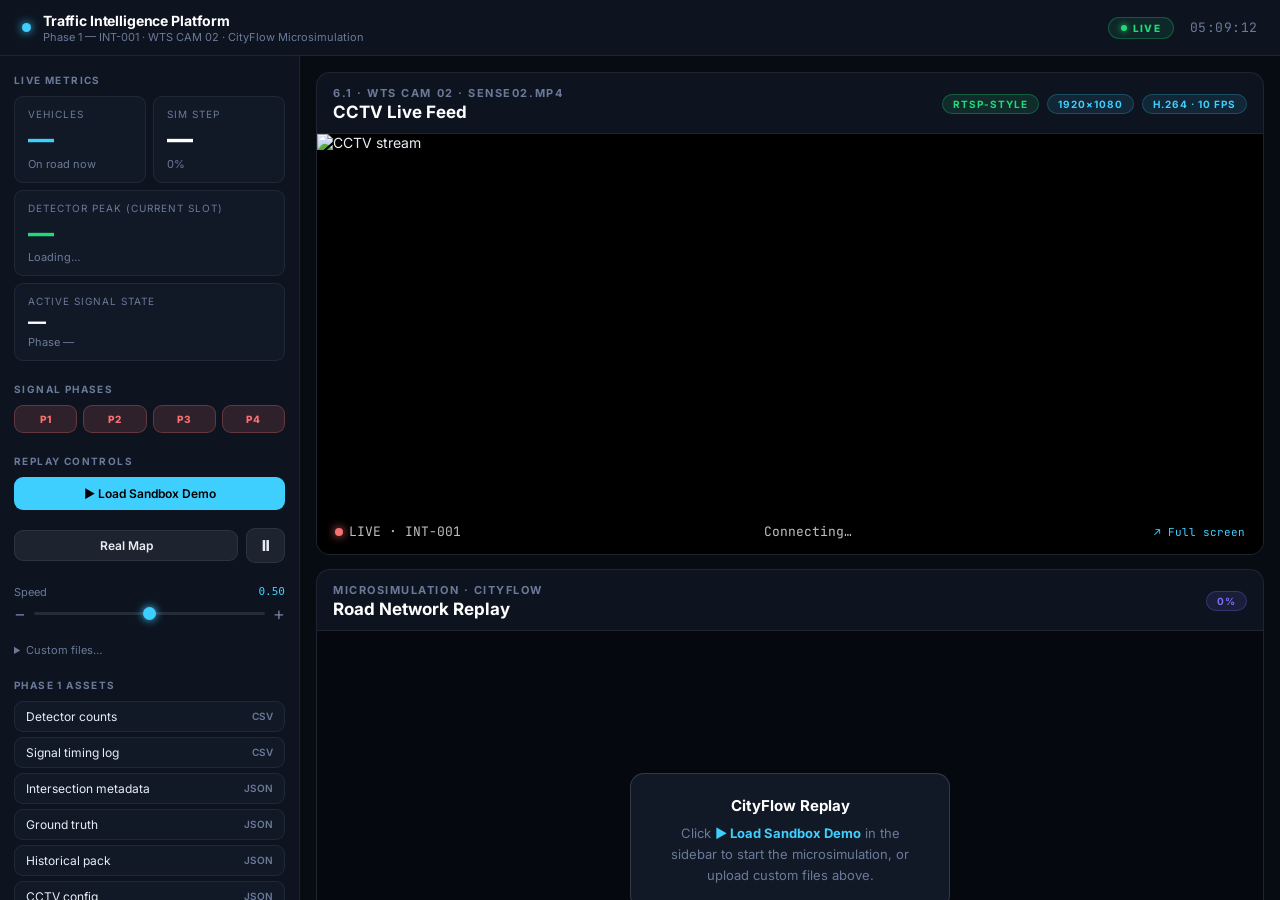
==== CityFlow/frontend/index.html @ 359a5e3d "data dashbord" ====
<!DOCTYPE html>
<html lang="en">
<head>
  <meta charset="utf-8" />
  <meta name="viewport" content="width=device-width, initial-scale=1" />
  <title>Traffic Intelligence Platform — Phase 1</title>
  <link rel="preconnect" href="https://fonts.googleapis.com" />
  <link rel="preconnect" href="https://fonts.gstatic.com" crossorigin />
  <link href="https://fonts.googleapis.com/css2?family=Inter:wght@300;400;500;600;700;800&family=JetBrains+Mono:wght@400;600&display=swap" rel="stylesheet" />
  <script src="https://cdn.jsdelivr.net/npm/chart.js@4.4.2/dist/chart.umd.min.js"></script>
  <script src="https://cdnjs.cloudflare.com/ajax/libs/pixi.js/4.8.2/pixi.min.js"></script>
  <script src="https://cdn.jsdelivr.net/npm/pixi-viewport@4.2.3/dist/viewport.min.js"></script>
  <link rel="stylesheet" href="spinner.css" />
  <link rel="stylesheet" href="dashboard.css" />
</head>
<body>
<div class="shell">

  <header class="topbar">
    <div class="topbar-left">
      <div class="logo-dot"></div>
      <div>
        <div class="topbar-title">Traffic Intelligence Platform</div>
        <div class="topbar-sub">Phase 1 — INT-001 · WTS CAM 02 · CityFlow Microsimulation</div>
      </div>
    </div>
    <div class="topbar-right">
      <div class="badge-live">Live</div>
      <div id="clock">--:--:--</div>
    </div>
  </header>

  <aside class="sidebar">
    <div class="sidebar-section">
      <div class="sidebar-label">Live Metrics</div>
      <div class="kpi-grid">
        <div class="kpi-card">
          <div class="kpi-label">Vehicles</div>
          <div class="kpi-value accent" id="car-num">—</div>
          <div class="kpi-sub">On road now</div>
        </div>
        <div class="kpi-card">
          <div class="kpi-label">Sim Step</div>
          <div class="kpi-value" id="current-step-num">—</div>
          <div class="kpi-sub" id="progress-percentage">0%</div>
        </div>
        <div class="kpi-card full">
          <div class="kpi-label">Detector Peak (current slot)</div>
          <div class="kpi-value green" id="kpi-peak-det">—</div>
          <div class="kpi-sub" id="kpi-peak-lane">Loading…</div>
        </div>
        <div class="kpi-card full">
          <div class="kpi-label">Active Signal State</div>
          <div class="kpi-value" id="kpi-signal" style="font-size:18px;">—</div>
          <div class="kpi-sub" id="kpi-phase">Phase —</div>
        </div>
      </div>
    </div>

    <div class="sidebar-section">
      <div class="sidebar-label">Signal Phases</div>
      <div class="signal-bar">
        <div class="phase-pill phase-red" id="ph1">P1</div>
        <div class="phase-pill phase-red" id="ph2">P2</div>
        <div class="phase-pill phase-red" id="ph3">P3</div>
        <div class="phase-pill phase-red" id="ph4">P4</div>
      </div>
    </div>

    <div class="sidebar-section">
      <div class="sidebar-label">Replay Controls</div>
      <button class="btn btn-primary btn-block" id="load-demo-btn">▶ Load Sandbox Demo</button>
      <div class="ctrl-row" style="margin-top:8px">
        <button class="btn btn-ghost" style="flex:1" id="load-realmap-btn">Real Map</button>
        <button class="btn btn-icon" id="pause">⏸</button>
      </div>
      <div style="margin-top:12px">
        <div style="display:flex;justify-content:space-between;font-size:11px;color:var(--muted);margin-bottom:6px">
          <span>Speed</span><span id="replay-speed" style="color:var(--accent);font-family:monospace">0.50</span>
        </div>
        <div style="display:flex;align-items:center;gap:8px">
          <span id="slow-btn" class="ctrl-icon">−</span>
          <input type="range" id="replay-control" style="flex:1">
          <span id="fast-btn" class="ctrl-icon">+</span>
        </div>
      </div>
      <details style="margin-top:10px">
        <summary class="custom-summary">Custom files…</summary>
        <div style="margin-top:10px;display:flex;flex-direction:column;gap:8px">
          <input type="file" id="roadnet-file" style="font-size:11px;color:var(--muted)">
          <input type="file" id="replay-file"  style="font-size:11px;color:var(--muted)">
          <input type="file" id="chart-file"   style="font-size:11px;color:var(--muted)">
          <div style="display:flex;gap:8px;align-items:center">
            <label style="font-size:11px;color:var(--muted);display:flex;align-items:center;gap:5px">
              <input type="checkbox" id="debug-mode"> Debug
            </label>
            <button class="btn btn-ghost" style="flex:1" id="start-btn">Start</button>
          </div>
        </div>
      </details>
    </div>

    <div class="sidebar-section">
      <div class="sidebar-label">Phase 1 Assets</div>
      <div class="asset-list">
        <a class="asset-link" href="sandbox_data/detector_counts_15min.csv" target="_blank"><span>Detector counts</span><span class="ext">CSV</span></a>
        <a class="asset-link" href="sandbox_data/signal_timing_log.csv" target="_blank"><span>Signal timing log</span><span class="ext">CSV</span></a>
        <a class="asset-link" href="sandbox_data/intersection_metadata.json" target="_blank"><span>Intersection metadata</span><span class="ext">JSON</span></a>
        <a class="asset-link" href="sandbox_data/ground_truth_validation.json" target="_blank"><span>Ground truth</span><span class="ext">JSON</span></a>
        <a class="asset-link" href="sandbox_data/historical_pack_manifest.json" target="_blank"><span>Historical pack</span><span class="ext">JSON</span></a>
        <a class="asset-link" href="sandbox_data/cctv_stream_config.json" target="_blank"><span>CCTV config</span><span class="ext">JSON</span></a>
        <a class="asset-link" href="sandbox_data/methodology_note.md" target="_blank"><span>Methodology note</span><span class="ext">MD</span></a>
      </div>
    </div>

    <div class="sidebar-section">
      <div class="sidebar-label">Console</div>
      <div id="info" class="console-box"></div>
    </div>
  </aside>

  <main class="main">
    <div class="top-row">
      <div class="panel">
        <div class="panel-head">
          <div class="panel-head-left">
            <div class="panel-eyebrow">6.1 · WTS CAM 02 · sense02.mp4</div>
            <div class="panel-title">CCTV Live Feed</div>
          </div>
          <div style="display:flex;gap:8px;align-items:center;flex-wrap:wrap">
            <span class="pill pill-green">RTSP-style</span>
            <span class="pill pill-blue">1920×1080</span>
            <span class="pill pill-blue">H.264 · 10 FPS</span>
          </div>
        </div>
        <div class="cctv-body">
          <img id="cctv-stream" src="" alt="CCTV stream" />
          <div class="cctv-overlay">
            <span><span class="cctv-dot"></span>LIVE · INT-001</span>
            <span id="cctv-status">Connecting…</span>
            <a id="cctv-link" href="#" target="_blank" style="color:var(--accent);font-size:11px;text-decoration:none">↗ Full screen</a>
          </div>
        </div>
      </div>

      <div class="panel">
        <div class="panel-head">
          <div class="panel-head-left">
            <div class="panel-eyebrow">Microsimulation · CityFlow</div>
            <div class="panel-title">Road Network Replay</div>
          </div>
          <span class="pill pill-purple" id="sim-progress">0%</span>
        </div>
        <div class="sim-body">
          <div id="simulator-canvas"></div>
          <div id="spinner"><div class="spin-ring"></div></div>
          <div class="guide-overlay" id="guide">
            <div class="guide-box">
              <h4>CityFlow Replay</h4>
              <p>Click <strong style="color:var(--accent)">▶ Load Sandbox Demo</strong> in the sidebar to start the microsimulation, or upload custom files above.</p>
            </div>
          </div>
        </div>
      </div>
    </div>

    <div class="data-grid">
      <div class="panel">
        <div class="panel-head">
          <div class="panel-head-left">
            <div class="panel-eyebrow">6.3 · SimToll-derived · 22 detectors</div>
            <div class="panel-title">Traffic Detector Counts</div>
          </div>
          <span class="pill pill-blue">15-min · 24 h</span>
        </div>
        <div class="chart-panel-body">
          <div class="mini-chart-wrap"><canvas id="det-chart"></canvas></div>
        </div>
        <div class="table-wrap">
          <table id="detector-table"></table>
        </div>
      </div>

      <div class="panel">
        <div class="panel-head">
          <div class="panel-head-left">
            <div class="panel-eyebrow">6.4 · Adaptive control</div>
            <div class="panel-title">Signal Timing Log</div>
          </div>
          <span class="pill pill-green">Event log</span>
        </div>
        <div class="chart-panel-body">
          <div class="mini-chart-wrap"><canvas id="sig-chart"></canvas></div>
        </div>
        <div class="table-wrap">
          <table id="signal-table"></table>
        </div>
      </div>

      <div class="panel">
        <div class="panel-head">
          <div class="panel-head-left">
            <div class="panel-eyebrow">6.5 · Camera · Lanes · Zones</div>
            <div class="panel-title">Intersection Metadata</div>
          </div>
          <span class="pill pill-purple">JSON</span>
        </div>
        <div class="meta-scroll">
          <pre class="json-pre" id="metadata-preview"></pre>
        </div>
      </div>

      <div class="panel">
        <div class="panel-head">
          <div class="panel-head-left">
            <div class="panel-eyebrow">6.6 · Validation layer</div>
            <div class="panel-title">Ground Truth Windows</div>
          </div>
          <span style="font-size:12px;color:var(--muted)" id="gt-count">— windows</span>
        </div>
        <div class="gt-list" id="groundtruth-list"></div>
      </div>
    </div>
  </main>
</div>

<!-- Hidden stubs required by script.js ─────────────────────────── -->
<span id="total-step-num"   style="display:none"></span>
<span id="selected-entity"  style="display:none">None</span>
<span id="roadnet-label"    style="display:none">Roadnet File</span>
<span id="replay-label"     style="display:none">Replay File</span>
<span id="chart-label"      style="display:none">Chart File</span>
<div  id="chart-container"  style="display:none">
  <div id="chart-title"></div>
  <div id="chart"></div>
</div>

<script src="Point.js"></script>
<script src="script.js"></script>
<script src="dashboard.js"></script>
</body>
</html>
---- CityFlow/frontend/dashboard.css ----
/* ═══════════════════════════════════════════════════════════════════
   Traffic Intelligence Platform — Dashboard Styles
   Phase 1 · Modern dark UI
   ═══════════════════════════════════════════════════════════════════ */

*, *::before, *::after { box-sizing: border-box; margin: 0; padding: 0; }

:root {
  --bg:         #070b12;
  --surface:    #0d1420;
  --surface2:   #111927;
  --border:     rgba(255,255,255,.07);
  --border2:    rgba(255,255,255,.14);
  --text:       #e8edf5;
  --muted:      #6b7a99;
  --accent:     #3ecfff;
  --accent2:    #7b6ff0;
  --green:      #22d97a;
  --yellow:     #fbbf24;
  --red:        #f87171;
  --orange:     #fb923c;
  --sidebar-w:  300px;
  --header-h:   56px;
  --r:          14px;
  --r-sm:       9px;
}

html, body {
  height: 100%; width: 100%;
  overflow: hidden;
  background: var(--bg);
  color: var(--text);
  font-family: 'Inter', system-ui, sans-serif;
  font-size: 14px;
  -webkit-font-smoothing: antialiased;
}

::-webkit-scrollbar { width: 4px; height: 4px; }
::-webkit-scrollbar-track { background: transparent; }
::-webkit-scrollbar-thumb { background: rgba(255,255,255,.1); border-radius: 99px; }

/* ── Layout ──────────────────────────────────────────────────────── */
.shell {
  display: grid;
  grid-template-rows: var(--header-h) 1fr;
  grid-template-columns: var(--sidebar-w) 1fr;
  height: 100vh;
  width: 100vw;
}

/* ── Top bar ─────────────────────────────────────────────────────── */
.topbar {
  grid-column: 1 / -1;
  display: flex; align-items: center; justify-content: space-between;
  padding: 0 22px;
  background: var(--surface);
  border-bottom: 1px solid var(--border);
  z-index: 20;
  gap: 16px;
}
.topbar-left  { display: flex; align-items: center; gap: 12px; }
.topbar-right { display: flex; align-items: center; gap: 16px; }

.logo-dot {
  width: 9px; height: 9px; border-radius: 50%;
  background: var(--accent); box-shadow: 0 0 10px var(--accent);
  flex-shrink: 0;
  animation: glow 2.4s ease-in-out infinite;
}
@keyframes glow {
  0%,100% { opacity:1; transform:scale(1); box-shadow: 0 0 10px var(--accent); }
  50% { opacity:.6; transform:scale(1.4); box-shadow: 0 0 18px var(--accent); }
}

.topbar-title { font-size: 14px; font-weight: 700; letter-spacing: -.01em; color: #fff; }
.topbar-sub   { font-size: 11px; color: var(--muted); margin-top: 1px; }

.badge-live {
  display: flex; align-items: center; gap: 6px;
  padding: 4px 12px; border-radius: 99px;
  background: rgba(34,217,122,.1); border: 1px solid rgba(34,217,122,.28);
  font-size: 10px; font-weight: 800; color: var(--green);
  text-transform: uppercase; letter-spacing: .12em;
}
.badge-live::before {
  content: ''; width: 6px; height: 6px; border-radius: 50%;
  background: var(--green); box-shadow: 0 0 6px var(--green);
  animation: glow 1.4s ease-in-out infinite;
}

#clock {
  font-size: 13px; color: var(--muted);
  font-family: 'JetBrains Mono', monospace;
  font-variant-numeric: tabular-nums;
  letter-spacing: .04em;
}

/* ── Sidebar ─────────────────────────────────────────────────────── */
.sidebar {
  background: var(--surface);
  border-right: 1px solid var(--border);
  overflow-y: auto;
  padding: 18px 14px 32px;
  display: flex; flex-direction: column; gap: 22px;
}

.sidebar-section { display: flex; flex-direction: column; gap: 10px; }
.sidebar-label {
  font-size: 10px; font-weight: 700;
  text-transform: uppercase; letter-spacing: .14em; color: var(--muted);
}

/* KPI grid */
.kpi-grid { display: grid; grid-template-columns: 1fr 1fr; gap: 7px; }
.kpi-card {
  background: var(--surface2); border: 1px solid var(--border);
  border-radius: var(--r-sm); padding: 11px 13px;
  transition: border-color .2s, box-shadow .2s;
}
.kpi-card:hover { border-color: var(--border2); box-shadow: 0 0 0 1px var(--border2); }
.kpi-card.full { grid-column: 1 / -1; }
.kpi-label { font-size: 10px; text-transform: uppercase; letter-spacing: .1em; color: var(--muted); }
.kpi-value {
  font-size: 26px; font-weight: 800; color: #fff;
  line-height: 1.1; margin-top: 5px; font-variant-numeric: tabular-nums;
  transition: color .3s;
}
.kpi-value.accent { color: var(--accent); }
.kpi-value.green  { color: var(--green); }
.kpi-sub  { font-size: 11px; color: var(--muted); margin-top: 3px; }

/* Signal phase bar */
.signal-bar { display: grid; grid-template-columns: repeat(4,1fr); gap: 6px; }
.phase-pill {
  border-radius: var(--r-sm); padding: 7px 4px; text-align: center;
  font-size: 10px; font-weight: 800; text-transform: uppercase; letter-spacing: .06em;
  transition: background .3s, color .3s;
}
.phase-green  { background: rgba(34,217,122,.16); color: var(--green); border:1px solid rgba(34,217,122,.32); }
.phase-yellow { background: rgba(251,191,36,.16);  color: var(--yellow); border:1px solid rgba(251,191,36,.32); }
.phase-red    { background: rgba(248,113,113,.14); color: var(--red); border:1px solid rgba(248,113,113,.28); }

/* Buttons */
.btn {
  border: none; border-radius: var(--r-sm); cursor: pointer;
  font-family: inherit; font-size: 12px; font-weight: 600;
  transition: filter .15s, background .15s;
  display: inline-flex; align-items: center; justify-content: center;
}
.btn-primary { background: var(--accent); color: #000; padding: 9px 16px; }
.btn-primary:hover { filter: brightness(1.15); }
.btn-ghost {
  background: rgba(255,255,255,.07); color: var(--text);
  border: 1px solid var(--border); padding: 7px 13px;
}
.btn-ghost:hover { background: rgba(255,255,255,.12); }
.btn-icon {
  background: rgba(255,255,255,.07); border: 1px solid var(--border);
  color: var(--text); padding: 7px 11px; font-size: 15px;
}
.btn-icon:hover { background: rgba(255,255,255,.12); }
.btn-block { width: 100%; text-align: center; }

input[type=range] {
  -webkit-appearance: none; appearance: none; width: 100%; height: 3px;
  background: rgba(255,255,255,.1); border-radius: 99px; outline: none;
}
input[type=range]::-webkit-slider-thumb {
  -webkit-appearance: none; width: 13px; height: 13px; border-radius: 50%;
  background: var(--accent); cursor: pointer; box-shadow: 0 0 8px var(--accent);
}

.ctrl-row { display: flex; align-items: center; gap: 8px; }
.ctrl-icon { cursor: pointer; color: var(--muted); font-size: 18px; line-height: 1; user-select: none; }
.ctrl-icon:hover { color: var(--text); }

.custom-summary { font-size: 11px; color: var(--muted); cursor: pointer; user-select: none; }
.custom-summary:hover { color: var(--text); }

/* Asset links */
.asset-list { display: flex; flex-direction: column; gap: 5px; }
.asset-link {
  display: flex; align-items: center; justify-content: space-between;
  padding: 7px 11px; border-radius: var(--r-sm);
  background: var(--surface2); border: 1px solid var(--border);
  color: var(--text); text-decoration: none; font-size: 12px;
  transition: border-color .15s, color .15s;
}
.asset-link:hover { border-color: var(--accent); color: var(--accent); }
.asset-link .ext { color: var(--muted); font-size: 10px; font-weight: 600; text-transform: uppercase; }

/* Console */
.console-box {
  background: var(--surface2); border: 1px solid var(--border);
  border-radius: var(--r-sm); padding: 9px 11px;
  font-family: 'JetBrains Mono', monospace; font-size: 11px;
  color: var(--muted); min-height: 72px; max-height: 130px;
  overflow-y: auto; white-space: pre-line; line-height: 1.55;
}

/* ── Main area ───────────────────────────────────────────────────── */
.main {
  overflow-y: auto;
  padding: 16px;
  display: flex; flex-direction: column; gap: 14px;
  background: var(--bg);
}

/* Panel base */
.panel {
  background: var(--surface);
  border: 1px solid var(--border);
  border-radius: var(--r);
  overflow: hidden;
  display: flex; flex-direction: column;
}

.panel-head {
  display: flex; align-items: center; justify-content: space-between;
  padding: 13px 16px 11px;
  border-bottom: 1px solid var(--border);
  flex-shrink: 0; gap: 10px; flex-wrap: wrap;
}
.panel-head-left { display: flex; flex-direction: column; gap: 2px; }
.panel-eyebrow {
  font-size: 11px; font-weight: 700; text-transform: uppercase;
  letter-spacing: .14em; color: var(--muted);
}
.panel-title { font-size: 17px; font-weight: 700; color: #fff; }

/* Pills */
.pill {
  padding: 3px 10px; border-radius: 99px;
  font-size: 10px; font-weight: 700; text-transform: uppercase; letter-spacing: .1em;
  white-space: nowrap;
}
.pill-green  { background:rgba(34,217,122,.12);  color:var(--green);  border:1px solid rgba(34,217,122,.28); }
.pill-blue   { background:rgba(62,207,255,.1);   color:var(--accent); border:1px solid rgba(62,207,255,.22); }
.pill-purple { background:rgba(123,111,240,.12); color:var(--accent2);border:1px solid rgba(123,111,240,.28);}

/* ── Top row ─────────────────────────────────────────────────────── */
.top-row {
  display: grid;
  grid-template-columns: 1.25fr 0.75fr;
  gap: 14px;
  flex-shrink: 0;
}

/* CCTV panel */
.cctv-body {
  flex: 1; background: #000;
  display: flex; align-items: stretch;
  min-height: 0; position: relative; overflow: hidden;
}
#cctv-stream {
  width: 100%; display: block; object-fit: cover;
  min-height: 420px; max-height: 520px;
}
.cctv-overlay {
  position: absolute; bottom: 0; left: 0; right: 0;
  padding: 14px 18px;
  background: linear-gradient(transparent, rgba(0,0,0,.85));
  display: flex; align-items: center; justify-content: space-between;
  font-size: 13px; color: rgba(255,255,255,.75);
  font-family: 'JetBrains Mono', monospace;
}
.cctv-dot {
  display: inline-block; width: 8px; height: 8px; border-radius: 50%;
  background: var(--red); box-shadow: 0 0 10px var(--red);
  margin-right: 6px; animation: glow 1.4s ease-in-out infinite;
}

/* Simulation panel */
.sim-body {
  flex: 1; position: relative;
  min-height: 420px; max-height: 520px;
  overflow: hidden; background: #05090f;
}
#simulator-canvas { width: 100%; height: 100%; }

.guide-overlay {
  position: absolute; inset: 0;
  display: flex; align-items: center; justify-content: center;
  background: rgba(5,9,15,.88); z-index: 5;
}
.guide-box {
  background: var(--surface2); border: 1px solid var(--border2);
  border-radius: var(--r); padding: 22px 26px; max-width: 320px; text-align: center;
}
.guide-box h4 { font-size: 15px; font-weight: 700; color: #fff; margin-bottom: 8px; }
.guide-box p  { font-size: 13px; color: var(--muted); line-height: 1.6; }

/* Spinner */
#spinner {
  display: none; position: absolute; inset: 0;
  align-items: center; justify-content: center;
  background: rgba(5,9,15,.7); z-index: 10;
}
#spinner.show { display: flex; }
.spin-ring {
  width: 38px; height: 38px;
  border: 3px solid rgba(62,207,255,.15);
  border-top-color: var(--accent);
  border-radius: 50%;
  animation: spin .7s linear infinite;
}
@keyframes spin { to { transform: rotate(360deg); } }

/* ── Data grid ───────────────────────────────────────────────────── */
.data-grid {
  display: grid;
  grid-template-columns: repeat(2, 1fr);
  gap: 14px;
  flex-shrink: 0;
}

/* Mini chart in data panels */
.chart-panel-body { padding: 10px 16px 10px; flex-shrink: 0; }
.mini-chart-wrap  { position: relative; height: 180px; }

/* Tables */
.table-wrap { overflow: auto; flex: 1; min-height: 0; max-height: 260px; padding: 0 6px 8px; }
table { width: 100%; border-collapse: collapse; font-size: 13px; }
thead th {
  position: sticky; top: 0; padding: 9px 12px;
  background: var(--surface2); color: var(--muted);
  font-size: 11px; text-transform: uppercase; letter-spacing: .09em;
  border-bottom: 1px solid var(--border); white-space: nowrap; font-weight: 700;
}
tbody td { padding: 8px 12px; border-bottom: 1px solid rgba(255,255,255,.04); color: var(--text); white-space: nowrap; font-size: 13px; }
tbody tr:hover td { background: rgba(255,255,255,.05); }
.s-green  { color: var(--green);  font-weight: 700; }
.s-yellow { color: var(--yellow); font-weight: 700; }
.s-red    { color: var(--red);    font-weight: 700; }

/* Metadata JSON */
.meta-scroll { overflow: auto; flex: 1; min-height: 0; max-height: 500px; padding: 14px 18px 14px; }
.json-pre {
  font-family: 'JetBrains Mono', monospace; font-size: 13px;
  color: var(--text); line-height: 1.65; white-space: pre;
}

/* Ground truth */
.gt-list { display: flex; flex-direction: column; gap: 10px; overflow: auto; flex: 1; min-height: 0; max-height: 500px; padding: 8px 14px 14px; }
.gt-item {
  border-radius: var(--r-sm); padding: 13px 15px;
  background: var(--surface2); border-left: 3px solid var(--accent2);
  transition: border-color .2s;
}
.gt-item:hover { border-left-color: var(--accent); }
.gt-title { font-size: 13px; font-weight: 700; color: #fff; }
.gt-note  { font-size: 13px; color: var(--muted); margin-top: 5px; line-height: 1.5; }
.gt-tags  { display: flex; flex-wrap: wrap; gap: 6px; margin-top: 9px; }
.gt-tag {
  padding: 3px 10px; border-radius: 99px;
  font-size: 11px; font-weight: 700; text-transform: uppercase; letter-spacing: .06em;
}

/* Bootstrap compat ─ script.js uses d-none */
.d-none { display: none !important; }

/* guide overlay hides when d-none added by script.js */
.guide-overlay.d-none { display: none !important; }

/* ── Responsive ──────────────────────────────────────────────────── */
@media (max-width: 1380px) {
  .top-row { grid-template-columns: 1fr; }
}
@media (max-width: 1100px) {
  :root { --sidebar-w: 260px; }
  .data-grid { grid-template-columns: 1fr; }
}
@media (max-width: 860px) {
  html, body { overflow: auto; }
  .shell { display: flex; flex-direction: column; height: auto; }
  .topbar { flex-shrink: 0; }
  .sidebar { border-right: none; border-bottom: 1px solid var(--border); }
  .data-grid { grid-template-columns: 1fr; }
}
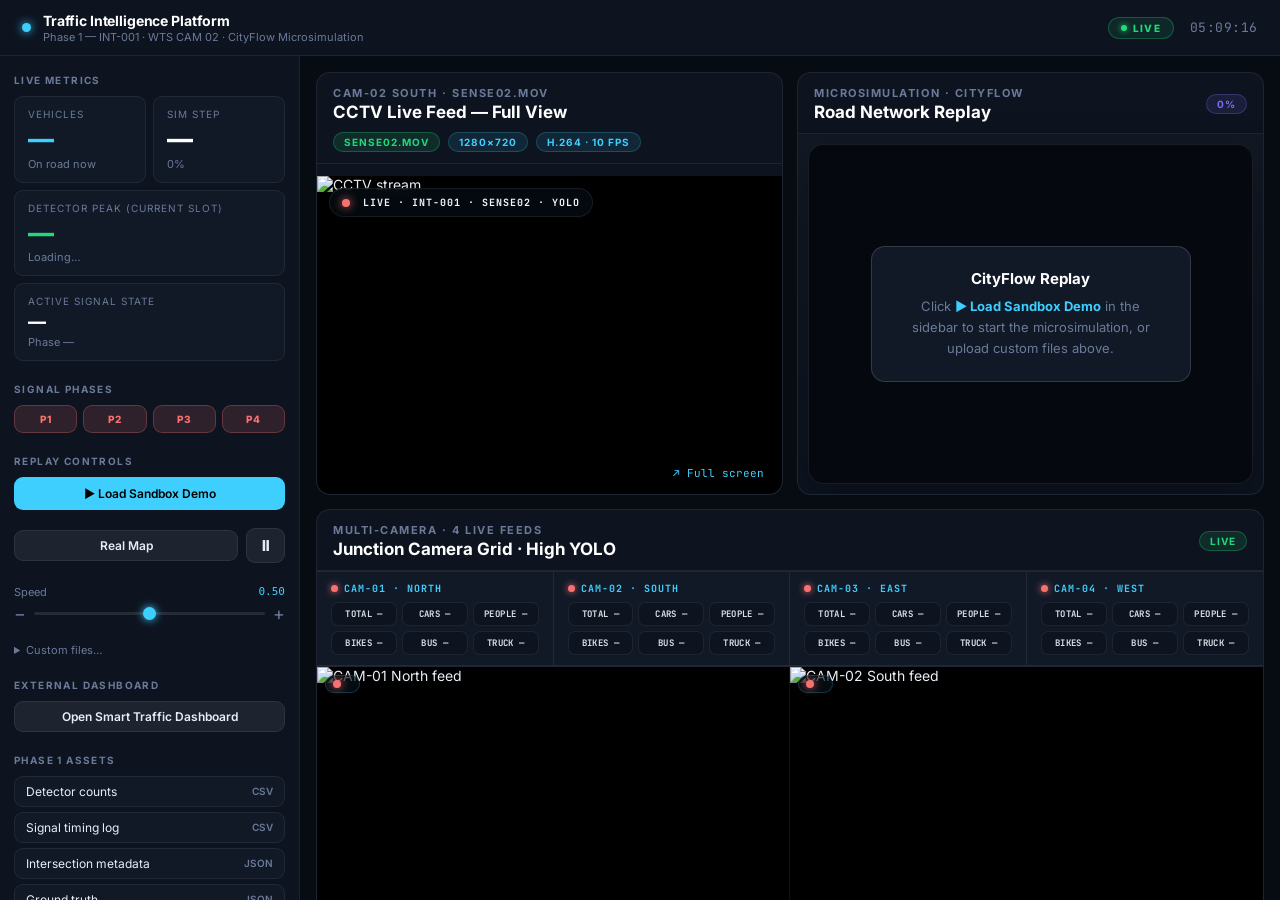
==== commit e5fa0a87: "final" ====
--- a/CityFlow/frontend/index.html
+++ b/CityFlow/frontend/index.html
@@ -101,6 +101,11 @@
     </div>
 
     <div class="sidebar-section">
+      <div class="sidebar-label">External Dashboard</div>
+      <button class="btn btn-ghost btn-block" id="open-smart-traffic-btn">Open Smart Traffic Dashboard</button>
+    </div>
+
+    <div class="sidebar-section">
       <div class="sidebar-label">Phase 1 Assets</div>
       <div class="asset-list">
         <a class="asset-link" href="sandbox_data/detector_counts_15min.csv" target="_blank"><span>Detector counts</span><span class="ext">CSV</span></a>
@@ -121,29 +126,34 @@
 
   <main class="main">
     <div class="top-row">
-      <div class="panel">
+      <div class="panel map-panel">
         <div class="panel-head">
           <div class="panel-head-left">
-            <div class="panel-eyebrow">6.1 · WTS CAM 02 · sense02.mp4</div>
-            <div class="panel-title">CCTV Live Feed</div>
+            <div class="panel-eyebrow">CAM-02 SOUTH · sense02.mov</div>
+            <div class="panel-title">CCTV Live Feed — Full View</div>
           </div>
           <div style="display:flex;gap:8px;align-items:center;flex-wrap:wrap">
-            <span class="pill pill-green">RTSP-style</span>
-            <span class="pill pill-blue">1920×1080</span>
+            <span class="pill pill-green">sense02.mov</span>
+            <span class="pill pill-blue">1280×720</span>
             <span class="pill pill-blue">H.264 · 10 FPS</span>
           </div>
         </div>
         <div class="cctv-body">
           <img id="cctv-stream" src="" alt="CCTV stream" />
+          <video id="cctv-video" class="is-hidden" muted autoplay loop playsinline preload="auto"></video>
+          <canvas id="cctv-overlay-canvas" class="cctv-overlay-canvas"></canvas>
+          <div class="cctv-top-badge">
+            <span class="cctv-dot"></span>LIVE · INT-001 · sense02 · YOLO
+          </div>
           <div class="cctv-overlay">
-            <span><span class="cctv-dot"></span>LIVE · INT-001</span>
-            <span id="cctv-status">Connecting…</span>
+            <span id="cctv-status-anchor"></span>
+            <span id="cctv-status"></span>
             <a id="cctv-link" href="#" target="_blank" style="color:var(--accent);font-size:11px;text-decoration:none">↗ Full screen</a>
           </div>
         </div>
       </div>
 
-      <div class="panel">
+      <div class="panel replay-panel">
         <div class="panel-head">
           <div class="panel-head-left">
             <div class="panel-eyebrow">Microsimulation · CityFlow</div>
@@ -151,15 +161,93 @@
           </div>
           <span class="pill pill-purple" id="sim-progress">0%</span>
         </div>
-        <div class="sim-body">
-          <div id="simulator-canvas"></div>
-          <div id="spinner"><div class="spin-ring"></div></div>
-          <div class="guide-overlay" id="guide">
-            <div class="guide-box">
-              <h4>CityFlow Replay</h4>
-              <p>Click <strong style="color:var(--accent)">▶ Load Sandbox Demo</strong> in the sidebar to start the microsimulation, or upload custom files above.</p>
-            </div>
-          </div>
+        <div class="replay-studio">
+          <div class="sim-shell">
+            <div class="sim-body">
+              <div id="simulator-canvas"></div>
+              <iframe
+                id="realmap-frame"
+                class="realmap-frame d-none"
+                loading="lazy"
+                referrerpolicy="no-referrer-when-downgrade"
+                allowfullscreen
+                title="Wadi Saqra Google Map"
+              ></iframe>
+              <div id="spinner"><div class="spin-ring"></div></div>
+              <div class="guide-overlay" id="guide">
+                <div class="guide-box">
+                  <h4>CityFlow Replay</h4>
+                  <p>Click <strong style="color:var(--accent)">▶ Load Sandbox Demo</strong> in the sidebar to start the microsimulation, or upload custom files above.</p>
+                </div>
+              </div>
+            </div>
+          </div>
+        </div>
+        <section id="map-traffic-card" class="map-traffic-card d-none">
+          <div class="map-traffic-head">
+            <div>
+              <div class="map-traffic-eyebrow">Wadi Saqra Flow</div>
+              <div class="map-traffic-title">Traffic Load Trend</div>
+            </div>
+            <div id="map-traffic-kpi" class="map-traffic-kpi">-- vehicles / 15 min</div>
+          </div>
+          <div class="map-traffic-chart-wrap">
+            <canvas id="map-traffic-chart"></canvas>
+          </div>
+        </section>
+      </div>
+    </div>
+
+    <!-- Camera Grid row -->
+    <div class="camera-grid-row">
+      <div class="panel camera-grid-panel">
+        <div class="panel-head">
+          <div class="panel-head-left">
+            <div class="panel-eyebrow">Multi-Camera · 4 Live Feeds</div>
+            <div class="panel-title">Junction Camera Grid · High YOLO</div>
+          </div>
+          <span class="pill pill-green">Live</span>
+        </div>
+        <!-- Per-camera YOLO detection dashboard -->
+        <div class="cam-dashboard-stats">
+          <div class="cam-dash-col" id="dash-north">
+            <div class="cam-dash-label"><span class="cam-live-dot"></span>CAM-01 · North</div>
+            <div class="cam-dash-row" id="dash-stats-north"><span>Total —</span><span>Cars —</span><span>People —</span><span>Bikes —</span><span>Bus —</span><span>Truck —</span></div>
+          </div>
+          <div class="cam-dash-col" id="dash-south">
+            <div class="cam-dash-label"><span class="cam-live-dot"></span>CAM-02 · South</div>
+            <div class="cam-dash-row" id="dash-stats-south"><span>Total —</span><span>Cars —</span><span>People —</span><span>Bikes —</span><span>Bus —</span><span>Truck —</span></div>
+          </div>
+          <div class="cam-dash-col" id="dash-east">
+            <div class="cam-dash-label"><span class="cam-live-dot"></span>CAM-03 · East</div>
+            <div class="cam-dash-row" id="dash-stats-east"><span>Total —</span><span>Cars —</span><span>People —</span><span>Bikes —</span><span>Bus —</span><span>Truck —</span></div>
+          </div>
+          <div class="cam-dash-col" id="dash-west">
+            <div class="cam-dash-label"><span class="cam-live-dot"></span>CAM-04 · West</div>
+            <div class="cam-dash-row" id="dash-stats-west"><span>Total —</span><span>Cars —</span><span>People —</span><span>Bikes —</span><span>Bus —</span><span>Truck —</span></div>
+          </div>
+        </div>
+        <div class="cam-grid">
+          <section class="junction-cam">
+            <img class="junction-cam-video" data-cam="north" alt="CAM-01 North feed" />
+            <canvas class="junction-cam-overlay" data-cam-overlay="north"></canvas>
+            <div class="cam-yolo-badge"><span class="cctv-dot"></span><span class="cam-time" id="cam-time-north"></span></div>
+          </section>
+          <section class="junction-cam">
+            <img class="junction-cam-video" data-cam="south" alt="CAM-02 South feed" />
+            <canvas class="junction-cam-overlay" data-cam-overlay="south"></canvas>
+            <div class="cam-yolo-badge"><span class="cctv-dot"></span><span class="cam-time" id="cam-time-south"></span></div>
+          </section>
+          <section class="junction-cam">
+            <img class="junction-cam-video" data-cam="east" alt="CAM-03 East feed" />
+            <canvas class="junction-cam-overlay" data-cam-overlay="east"></canvas>
+            <div class="cam-yolo-badge"><span class="cctv-dot"></span><span class="cam-time" id="cam-time-east"></span></div>
+          </section>
+          <section class="junction-cam">
+            <img class="junction-cam-video" data-cam="west" alt="CAM-04 West feed" />
+            <canvas class="junction-cam-overlay" data-cam-overlay="west"></canvas>
+            <div class="cam-yolo-badge"><span class="cctv-dot"></span><span class="cam-time" id="cam-time-west"></span></div>
+          </section>
         </div>
       </div>
     </div>
@@ -221,6 +309,742 @@
         <div class="gt-list" id="groundtruth-list"></div>
       </div>
     </div>
+  </main>
+</div>
+
+<div id="smart-traffic-app" class="smart-shell d-none">
+
+  <!-- ── Sidebar ───────────────────────────────────────────────── -->
+  <aside class="smart-sidebar">
+    <div class="smart-brand">
+      <div class="smart-brand-mark">
+        <div class="smart-brand-dot"></div>
+      </div>
+      <div>
+        <div class="smart-brand-title">Traffic AI</div>
+        <div class="smart-brand-sub">Phase 2 · Smart Control</div>
+      </div>
+    </div>
+
+    <!-- hidden theme toggle kept for JS compatibility -->
+    <div style="display:none">
+      <button class="smart-theme-btn is-active" data-smart-theme="dark">Dark</button>
+      <button class="smart-theme-btn" data-smart-theme="light">Light</button>
+    </div>
+
+    <nav class="smart-nav">
+      <button class="smart-nav-item is-active" data-smart-view="dashboard">
+        <span class="snav-icon">⬡</span>Overview
+      </button>
+      <button class="smart-nav-item" data-smart-view="monitoring">
+        <span class="snav-icon">◉</span>Live Monitoring
+      </button>
+      <button class="smart-nav-item" data-smart-view="analytics">
+        <span class="snav-icon">◈</span>Analytics
+      </button>
+      <button class="smart-nav-item snav-phase2" data-smart-view="phase2">
+        <span class="snav-icon">⬟</span>Traffic Forecasting
+      </button>
+      <button class="smart-nav-item" data-smart-view="settings">
+        <span class="snav-icon">⚙</span>Settings
+      </button>
+    </nav>
+
+    <div class="smart-status-card">
+      <div class="smart-status-title">
+        <span class="smart-status-dot"></span>System Health
+      </div>
+      <div class="smart-status-row"><span>CPU</span><strong id="smart-status-cpu">27%</strong></div>
+      <div class="smart-status-row"><span>Memory</span><strong id="smart-status-memory">85%</strong></div>
+      <div class="smart-status-row"><span>Network</span><strong id="smart-status-network">0ms</strong></div>
+      <div class="smart-status-row"><span>Streams</span><strong style="color:#3ecfff">4 / 4</strong></div>
+    </div>
+  </aside>
+
+  <!-- ── Main ──────────────────────────────────────────────────── -->
+  <main class="smart-main">
+    <header class="smart-header">
+      <div>
+        <h1 class="smart-page-title" id="smart-page-title">Overview</h1>
+        <div class="smart-page-sub" id="smart-page-sub">Traffic Intelligence Platform · Phase 2</div>
+      </div>
+      <div class="smart-header-actions">
+        <span class="smart-live-badge"><span></span>Live · INT-001</span>
+        <button class="smart-back-btn" id="smart-back-btn">← CityFlow</button>
+      </div>
+    </header>
+
+    <!-- ── VIEW: dashboard ───────────────────────────────────────── -->
+    <section class="smart-view is-active" data-smart-panel="dashboard">
+      <div class="smart-grid smart-grid-overview">
+        <article class="smart-card smart-overview-card">
+          <div class="smart-card-eyebrow">Real-time system snapshot</div>
+          <div class="smart-card-title">System Overview</div>
+          <div class="smart-overview-metrics">
+            <div class="smart-overview-metric">
+              <span class="smart-overview-label">System Health</span>
+              <strong id="smart-health">98.4%</strong>
+              <em>Critical ready</em>
+            </div>
+            <div class="smart-overview-metric">
+              <span class="smart-overview-label">Weather</span>
+              <strong id="smart-weather-temp">31.0°C</strong>
+              <em>Clear</em>
+            </div>
+            <div class="smart-overview-metric">
+              <span class="smart-overview-label">AI Response</span>
+              <strong id="smart-response-time">151ms</strong>
+              <em>Excellent</em>
+            </div>
+            <div class="smart-overview-metric">
+              <span class="smart-overview-label">Current Flow</span>
+              <strong id="smart-current-flow">0.0/hr</strong>
+              <em>Low</em>
+            </div>
+            <div class="smart-overview-metric">
+              <span class="smart-overview-label">Avg Wait</span>
+              <strong id="smart-wait-time">0.0 min</strong>
+              <em>Excellent</em>
+            </div>
+          </div>
+        </article>
+      </div>
+
+      <div class="smart-grid smart-grid-dashboard">
+        <article class="smart-card">
+          <div class="smart-card-head">
+            <div>
+              <div class="smart-card-eyebrow">Live data · SimToll feed</div>
+              <div class="smart-card-title">Traffic Metrics</div>
+            </div>
+            <span class="smart-chip">Real-time</span>
+          </div>
+          <div class="smart-stack-metrics">
+            <div class="smart-stack-item">
+              <span>Total Vehicle Count</span>
+              <strong id="smart-total-vehicles">0</strong>
+            </div>
+            <div class="smart-stack-item">
+              <span>Congestion Index</span>
+              <strong id="smart-congestion-index">0.0</strong>
+            </div>
+            <div class="smart-inline-banner" id="smart-peak-banner">Next peak prediction: 17:15 (High volume expected)</div>
+          </div>
+        </article>
+
+        <article class="smart-card smart-ai-card">
+          <div class="smart-card-head">
+            <div>
+              <div class="smart-card-eyebrow">YOLO + ByteTrack</div>
+              <div class="smart-card-title">AI Control System</div>
+            </div>
+            <span class="smart-chip smart-chip-green">Active</span>
+          </div>
+          <div class="smart-gauge">
+            <div class="smart-gauge-ring">
+              <div class="smart-gauge-inner">
+                <strong id="smart-efficiency">85.1%</strong>
+                <span>Efficiency</span>
+              </div>
+            </div>
+          </div>
+          <div class="smart-ai-meta">
+            <div><span>Models Running</span><strong>2 / 2</strong></div>
+            <div><span>Avg Decision Speed</span><strong id="smart-decision-speed">151ms</strong></div>
+          </div>
+        </article>
+      </div>
+    </section>
+
+    <!-- ── VIEW: monitoring ──────────────────────────────────────── -->
+    <section class="smart-view" data-smart-panel="monitoring">
+      <div class="smart-grid smart-grid-monitoring">
+        <article class="smart-card">
+          <div class="smart-card-head">
+            <div>
+              <div class="smart-card-eyebrow">INT-001 · Wadi Saqra</div>
+              <div class="smart-card-title">Junction Intersection</div>
+            </div>
+            <span class="smart-state-pill">Active</span>
+          </div>
+
+          <div class="smart-monitor-tabs">
+            <button class="is-active">Live</button>
+            <button>Stats</button>
+            <button>History</button>
+          </div>
+
+          <div class="smart-intersection-stage">
+            <div class="smart-road smart-road-horizontal"></div>
+            <div class="smart-road smart-road-vertical"></div>
+            <div class="smart-crosswalk"></div>
+            <div class="smart-light smart-light-north"><span>N</span><strong id="smart-signal-north">4s</strong></div>
+            <div class="smart-light smart-light-south is-red"><span>S</span><strong id="smart-signal-south">4s</strong></div>
+            <div class="smart-light smart-light-east is-red"><span>E</span><strong id="smart-signal-east">4s</strong></div>
+            <div class="smart-light smart-light-west"><span>W</span><strong id="smart-signal-west">4s</strong></div>
+          </div>
+
+          <div class="smart-kpi-row">
+            <div class="smart-mini-kpi"><span>Vehicles</span><strong id="smart-monitor-vehicles">0</strong><em>+12%</em></div>
+            <div class="smart-mini-kpi"><span>Wait</span><strong id="smart-monitor-wait">~m</strong><em>−%</em></div>
+            <div class="smart-mini-kpi"><span>Efficiency</span><strong id="smart-monitor-efficiency">~%</strong><em>+%</em></div>
+          </div>
+        </article>
+
+        <article class="smart-card">
+          <div class="smart-card-eyebrow">Decision support only · read-only</div>
+          <div class="smart-card-title">Signal Recommendations</div>
+          <div class="smart-action-stack" style="margin-top:18px">
+            <button class="smart-action smart-action-danger">Emergency Override<span>Clear all lanes immediately — operator approval required</span></button>
+            <button class="smart-action smart-action-success">Extend Green Time<span>Add 30 s to current phase · AI recommendation</span></button>
+            <button class="smart-action smart-action-info">Manual Control Mode<span>Take direct control of signals</span></button>
+            <button class="smart-action smart-action-warn">Reset to Auto<span>Return to AI adaptive optimization</span></button>
+          </div>
+        </article>
+      </div>
+
+      <!-- Live camera feeds with per-camera detection results -->
+      <article class="smart-card" style="padding:0;overflow:hidden">
+        <div class="smart-card-head" style="padding:16px 20px 14px;border-bottom:1px solid var(--border)">
+          <div>
+            <div class="smart-card-eyebrow">Real-time · 4 streams</div>
+            <div class="smart-card-title">Live Camera Detection Feed</div>
+          </div>
+          <span class="smart-state-pill">● Live</span>
+        </div>
+        <div class="smart-cam-feed-grid">
+          <div class="smart-cam-tile" data-smart-cam="north">
+            <img class="smart-cam-img" id="smart-cam-img-north" alt="CAM-01 North" />
+            <div class="smart-cam-overlay-label"><span class="cam-live-dot"></span>CAM-01 · NORTH <span class="smart-cam-ts" id="smart-cam-ts-north"></span></div>
+          </div>
+          <div class="smart-cam-tile" data-smart-cam="south">
+            <img class="smart-cam-img" id="smart-cam-img-south" alt="CAM-02 South" />
+            <div class="smart-cam-overlay-label"><span class="cam-live-dot"></span>CAM-02 · SOUTH <span class="smart-cam-ts" id="smart-cam-ts-south"></span></div>
+          </div>
+          <div class="smart-cam-tile" data-smart-cam="east">
+            <img class="smart-cam-img" id="smart-cam-img-east" alt="CAM-03 East" />
+            <div class="smart-cam-overlay-label"><span class="cam-live-dot"></span>CAM-03 · EAST <span class="smart-cam-ts" id="smart-cam-ts-east"></span></div>
+          </div>
+          <div class="smart-cam-tile" data-smart-cam="west">
+            <img class="smart-cam-img" id="smart-cam-img-west" alt="CAM-04 West" />
+            <div class="smart-cam-overlay-label"><span class="cam-live-dot"></span>CAM-04 · WEST <span class="smart-cam-ts" id="smart-cam-ts-west"></span></div>
+          </div>
+        </div>
+        <!-- Per-camera detection count strip -->
+        <div class="smart-cam-stats-strip">
+          <div class="smart-cam-stat-col">
+            <div class="smart-cam-stat-head">CAM-01 · North</div>
+            <div class="smart-cam-stat-row" id="smart-det-north"><span>Total —</span><span>Cars —</span><span>People —</span><span>Bikes —</span><span>Bus —</span><span>Truck —</span></div>
+          </div>
+          <div class="smart-cam-stat-col">
+            <div class="smart-cam-stat-head">CAM-02 · South</div>
+            <div class="smart-cam-stat-row" id="smart-det-south"><span>Total —</span><span>Cars —</span><span>People —</span><span>Bikes —</span><span>Bus —</span><span>Truck —</span></div>
+          </div>
+          <div class="smart-cam-stat-col">
+            <div class="smart-cam-stat-head">CAM-03 · East</div>
+            <div class="smart-cam-stat-row" id="smart-det-east"><span>Total —</span><span>Cars —</span><span>People —</span><span>Bikes —</span><span>Bus —</span><span>Truck —</span></div>
+          </div>
+          <div class="smart-cam-stat-col">
+            <div class="smart-cam-stat-head">CAM-04 · West</div>
+            <div class="smart-cam-stat-row" id="smart-det-west"><span>Total —</span><span>Cars —</span><span>People —</span><span>Bikes —</span><span>Bus —</span><span>Truck —</span></div>
+          </div>
+        </div>
+      </article>
+
+      <div class="smart-grid smart-grid-bottom">
+        <article class="smart-card">
+          <div class="smart-card-title">Vehicle Breakdown</div>
+          <div class="smart-key-list" id="smart-vehicle-breakdown"></div>
+        </article>
+        <article class="smart-card">
+          <div class="smart-card-title">Signal Timing</div>
+          <div class="smart-timing-row">
+            <div class="smart-timing-head"><span>North–South</span><strong id="smart-timing-ns">4s</strong></div>
+            <div class="smart-progress"><span id="smart-bar-ns" style="width:32%"></span></div>
+          </div>
+          <div class="smart-timing-row">
+            <div class="smart-timing-head"><span>East–West</span><strong id="smart-timing-ew">4s</strong></div>
+            <div class="smart-progress smart-progress-warm"><span id="smart-bar-ew" style="width:28%"></span></div>
+          </div>
+        </article>
+        <article class="smart-card">
+          <div class="smart-card-title">Environmental</div>
+          <div class="smart-key-list">
+            <div class="smart-key-item"><span>Visibility</span><strong id="smart-visibility">0.0</strong></div>
+            <div class="smart-key-item"><span>Weather</span><strong id="smart-weather-text">Sunny</strong></div>
+            <div class="smart-key-item"><span>Temperature</span><strong id="smart-temperature">0.0 C</strong></div>
+            <div class="smart-key-item"><span>Wind</span><strong id="smart-wind">0.0 mph</strong></div>
+          </div>
+        </article>
+      </div>
+    </section>
+
+    <!-- ── VIEW: analytics ───────────────────────────────────────── -->
+    <section class="smart-view" data-smart-panel="analytics">
+      <div class="smart-analytics-toolbar">
+        <button class="is-active">Last 24H</button>
+        <button>Last Week</button>
+        <button>Last Month</button>
+      </div>
+
+      <div class="smart-grid smart-grid-analytics-top">
+        <article class="smart-card">
+          <div class="smart-card-eyebrow">SimToll · 22 detectors · 15-min resolution</div>
+          <div class="smart-card-title">Traffic Volume</div>
+          <div class="smart-volume-head">
+            <div><strong id="smart-analytics-volume">609</strong><span>Current Volume</span></div>
+            <div><strong id="smart-analytics-congestion">12%</strong><span>Congestion</span></div>
+          </div>
+          <div class="smart-chart-placeholder" id="smart-traffic-volume-chart"></div>
+        </article>
+
+        <article class="smart-card">
+          <div class="smart-card-eyebrow">Linear-trend forecasting · real corridor data</div>
+          <div class="smart-card-title">Predictive Analytics</div>
+          <div class="smart-predictive-list" style="margin-top:14px">
+            <div class="smart-prediction-item">
+              <div class="smart-prediction-head"><span>Loading…</span><strong>—</strong></div>
+              <p>Loading real data…</p>
+              <div class="smart-progress"><span style="width:0%"></span></div>
+            </div>
+            <div class="smart-prediction-item">
+              <div class="smart-prediction-head"><span>Loading…</span><strong>—</strong></div>
+              <p>Loading real data…</p>
+              <div class="smart-progress smart-progress-warn"><span style="width:0%"></span></div>
+            </div>
+            <div class="smart-prediction-item">
+              <div class="smart-prediction-head"><span>Loading…</span><strong>—</strong></div>
+              <p>Loading real data…</p>
+              <div class="smart-progress"><span style="width:0%"></span></div>
+            </div>
+          </div>
+        </article>
+      </div>
+
+      <!-- ── Real data: per-corridor forecast ── -->
+      <article class="smart-card">
+        <div class="smart-card-head">
+          <div>
+            <div class="smart-card-eyebrow">LightGBM gradient-boosting · real Google Maps corridor data</div>
+            <div class="smart-card-title">Short-Term Corridor Forecast</div>
+          </div>
+          <span class="smart-chip">Real Data</span>
+        </div>
+        <div id="ws-forecast-model-badge" style="font-size:0.72rem;letter-spacing:.04em;margin-bottom:.6rem;opacity:.85">Loading model…</div>
+        <div id="ws-forecast-panel" class="ws-forecast-grid">
+          <div class="ws-fc-loading">Loading corridor data…</div>
+        </div>
+      </article>
+
+      <!-- ── Real data: 24-h speed profile chart ── -->
+      <article class="smart-card">
+        <div class="smart-card-head">
+          <div>
+            <div class="smart-card-eyebrow">All 4 corridors · 30-min resolution · Google Maps data</div>
+            <div class="smart-card-title">24-Hour Speed Profile — Wadi Saqra</div>
+          </div>
+          <span class="smart-chip">Real Data</span>
+        </div>
+        <div style="position:relative;height:220px;">
+          <canvas id="ws-corridor-chart"></canvas>
+        </div>
+      </article>
+
+      <article class="smart-card">
+        <div class="smart-card-head">
+          <div>
+            <div class="smart-card-eyebrow">Derived from real corridor congestion ratios</div>
+            <div class="smart-card-title">Peak Traffic Analysis</div>
+          </div>
+          <div class="smart-analytics-toggle">
+            <button class="is-active">Today</button>
+            <button>Tomorrow</button>
+            <button>This Week</button>
+          </div>
+        </div>
+        <div class="smart-peak-list">
+          <div class="smart-peak-item">
+            <div class="smart-peak-copy"><strong>Early Morning</strong><span>05:00 – 06:30</span></div>
+            <div class="smart-progress"><span style="width:25%"></span></div>
+            <strong class="smart-peak-score">25%</strong>
+          </div>
+          <div class="smart-peak-item is-hot">
+            <div class="smart-peak-copy"><strong>Morning Rush</strong><span>07:30 – 09:00</span></div>
+            <div class="smart-progress smart-progress-danger"><span style="width:85%"></span></div>
+            <strong class="smart-peak-score">85%</strong>
+          </div>
+          <div class="smart-peak-item">
+            <div class="smart-peak-copy"><strong>Lunch Period</strong><span>12:00 – 13:30</span></div>
+            <div class="smart-progress smart-progress-warn"><span style="width:65%"></span></div>
+            <strong class="smart-peak-score">65%</strong>
+          </div>
+        </div>
+      </article>
+    </section>
+
+    <!-- ── VIEW: phase2 ──────────────────────────────────────────── -->
+    <section class="smart-view" data-smart-panel="phase2">
+
+      <!-- Hero banner -->
+      <div class="p2-hero">
+        <div class="p2-hero-left">
+          <div class="p2-hero-eyebrow">Phase 2 · Crack-the-Code · INT-001 · Wadi Saqra</div>
+          <h2 class="p2-hero-title">Architecture &amp; Feasibility Build</h2>
+          <p class="p2-hero-desc">Proving technical feasibility with <strong>real data</strong> — detector counts, signal timing logs, ground-truth annotation windows, and live CCTV streams from the WTS dataset.</p>
+        </div>
+        <div class="p2-hero-chips">
+          <span class="p2-chip p2-chip-cyan">De-risking Phase</span>
+          <span class="p2-chip p2-chip-purple">7 Build Modules</span>
+          <span class="p2-chip p2-chip-green">Read-Only · Isolated</span>
+          <span id="p2-data-badge" class="p2-chip p2-chip-purple" style="margin-top:4px">⟳ Loading real data…</span>
+        </div>
+      </div>
+
+      <!-- Loading indicator -->
+      <div id="p2-loading" style="display:none;align-items:center;gap:10px;color:var(--muted);font-size:13px;padding:8px 0">
+        <div class="spin-ring" style="width:16px;height:16px;border-width:2px"></div>
+        Loading real data from CSV / JSON files…
+      </div>
+
+      <!-- ── 7.1 Architecture ── -->
+      <div class="p2-section-label">
+        <span class="p2-num">7.1</span>
+        <div><div class="p2-section-title">Architecture Design</div><div class="p2-section-sub">Modular system blueprint · all core modules mapped</div></div>
+        <span class="smart-chip">Required</span>
+      </div>
+      <div class="p2-arch-grid">
+        <div class="p2-arch-module p2-arch-input">
+          <div class="p2-arch-head">Data Sources</div>
+          <div class="p2-arch-items">
+            <span>WTS Video (sense01/02)</span>
+            <span>SimToll Detector CSV</span>
+            <span>Signal Timing CSV</span>
+            <span>TrackLab Annotations</span>
+          </div>
+        </div>
+        <div class="p2-arch-arrow">→</div>
+        <div class="p2-arch-module p2-arch-acq">
+          <div class="p2-arch-head">7.2 Acquisition Layer</div>
+          <div class="p2-arch-items">
+            <span>CCTV Ingestion (Flask)</span>
+            <span>Frame Decoder (OpenCV)</span>
+            <span>CSV Normalizer</span>
+            <span>Timestamp Standardiser</span>
+          </div>
+        </div>
+        <div class="p2-arch-arrow">→</div>
+        <div class="p2-arch-module p2-arch-ai">
+          <div class="p2-arch-head">7.3 AI Detection</div>
+          <div class="p2-arch-items">
+            <span>YOLO Object Detection</span>
+            <span>ByteTrack MOT</span>
+            <span>Incident Classifier</span>
+            <span>Event Logger</span>
+          </div>
+        </div>
+        <div class="p2-arch-arrow">→</div>
+        <div class="p2-arch-module p2-arch-fcst">
+          <div class="p2-arch-head">7.4 Forecasting</div>
+          <div class="p2-arch-items">
+            <span>LSTM Model</span>
+            <span>Gradient Boosting</span>
+            <span>15/30/60-min Output</span>
+            <span>Demand Aggregator</span>
+          </div>
+        </div>
+        <div class="p2-arch-arrow">→</div>
+        <div class="p2-arch-module p2-arch-sig">
+          <div class="p2-arch-head">7.5 Signal Optimisation</div>
+          <div class="p2-arch-items">
+            <span>Phase Recommender</span>
+            <span>Cycle Length Advisor</span>
+            <span>Human-approval Gate</span>
+          </div>
+        </div>
+        <div class="p2-arch-arrow">→</div>
+        <div class="p2-arch-module p2-arch-dash">
+          <div class="p2-arch-head">7.6 Dashboard</div>
+          <div class="p2-arch-items">
+            <span>CityFlow Frontend</span>
+            <span>Chart.js · PixiJS</span>
+            <span>Incident Alerts</span>
+            <span>System Health</span>
+          </div>
+        </div>
+      </div>
+      <div class="p2-arch-storage-row">
+        <div class="p2-arch-module p2-arch-storage" style="flex:1">
+          <div class="p2-arch-head">Storage &amp; Logging Layer</div>
+          <div class="p2-arch-items" style="flex-direction:row;flex-wrap:wrap;gap:8px">
+            <span>sandbox_data/ (CSV + JSON)</span>
+            <span>TrackLab annotation files</span>
+            <span>Ground truth validation</span>
+            <span>Historical manifest</span>
+          </div>
+        </div>
+        <div class="p2-arch-module p2-arch-security" style="flex:1">
+          <div class="p2-arch-head">7.7 Security · Isolation (Figure B)</div>
+          <div class="p2-arch-items" style="flex-direction:row;flex-wrap:wrap;gap:8px">
+            <span>Read-only source access</span>
+            <span>No write to operational systems</span>
+            <span>Authorized users only</span>
+            <span>Isolated from signal control</span>
+          </div>
+        </div>
+      </div>
+
+      <!-- ── 7.2 Data Acquisition ── -->
+      <div class="p2-section-label">
+        <span class="p2-num">7.2</span>
+        <div><div class="p2-section-title">Data Acquisition Layer</div><div class="p2-section-sub">Real ingestion stats computed live from sandbox_data/detector_counts_15min.csv</div></div>
+        <span class="smart-chip smart-chip-green">✓ Built</span>
+      </div>
+      <div class="p2-section-grid">
+        <article class="smart-card p2-card">
+          <div class="smart-card-eyebrow">Detector CSV · SimToll + synthetic</div>
+          <div class="smart-card-title">Ingestion Statistics</div>
+          <div class="p2-stat-grid" style="margin-top:14px">
+            <div class="p2-stat"><span>Total Records</span><strong id="p2-acq-det-records">—</strong></div>
+            <div class="p2-stat"><span>Unique Timestamps</span><strong id="p2-acq-timestamps">—</strong></div>
+            <div class="p2-stat"><span>Detectors</span><strong id="p2-acq-detectors">—</strong></div>
+            <div class="p2-stat"><span>Signal Events</span><strong id="p2-acq-sig-records">—</strong></div>
+            <div class="p2-stat"><span>Approaches</span><strong id="p2-acq-approaches" style="font-size:11px">—</strong></div>
+            <div class="p2-stat"><span>Missing Records</span><strong id="p2-acq-missing" style="color:var(--yellow)">—</strong></div>
+          </div>
+          <div class="p2-stat-row" style="margin-top:12px">
+            <span class="p2-stat-label">Sources:</span>
+            <span id="p2-acq-sources" style="color:var(--muted);font-size:11px">—</span>
+          </div>
+          <div class="p2-stat-row">
+            <span class="p2-stat-label">Start:</span>
+            <code id="p2-acq-start" style="font-size:11px">—</code>
+          </div>
+          <div class="p2-stat-row">
+            <span class="p2-stat-label">End:</span>
+            <code id="p2-acq-end" style="font-size:11px">—</code>
+          </div>
+        </article>
+        <article class="smart-card p2-card">
+          <div class="smart-card-eyebrow">24-hour vehicle volume · all detectors</div>
+          <div class="smart-card-title">Detector Volume Timeline</div>
+          <div style="height:140px;margin-top:12px"><canvas id="p2-acq-sparkline"></canvas></div>
+          <div class="smart-card-eyebrow" style="margin-top:16px">Active CCTV Streams</div>
+          <div id="p2-acq-streams" style="display:flex;flex-direction:column;gap:8px;margin-top:8px">
+            <div class="p2-stream-row"><span class="p2-out-dot" style="background:#22d97a"></span><strong>CAM-01 NORTH</strong><span>:8010</span><span class="p2-tag p2-tag-on" style="margin-left:auto">10 FPS</span></div>
+            <div class="p2-stream-row"><span class="p2-out-dot" style="background:#22d97a"></span><strong>CAM-02 SOUTH</strong><span>:8011</span><span class="p2-tag p2-tag-on" style="margin-left:auto">10 FPS</span></div>
+            <div class="p2-stream-row"><span class="p2-out-dot" style="background:#22d97a"></span><strong>CAM-03 EAST</strong><span>:8012</span><span class="p2-tag p2-tag-on" style="margin-left:auto">8 FPS</span></div>
+            <div class="p2-stream-row"><span class="p2-out-dot" style="background:#22d97a"></span><strong>CAM-04 WEST</strong><span>:8013</span><span class="p2-tag p2-tag-on" style="margin-left:auto">12 FPS</span></div>
+          </div>
+        </article>
+      </div>
+
+      <!-- ── 7.3 Incident Detection ── -->
+      <div class="p2-section-label">
+        <span class="p2-num">7.3</span>
+        <div><div class="p2-section-title">Real-Time Incident Detection</div><div class="p2-section-sub">Ground truth windows from ground_truth_validation.json · 29,927 vehicle detections</div></div>
+        <span class="smart-chip">Quick Build</span>
+      </div>
+      <div class="p2-section-grid">
+        <article class="smart-card p2-card">
+          <div class="smart-card-eyebrow">WTS annotations · VAL-001 → VAL-005</div>
+          <div class="smart-card-title">Ground Truth Event Windows</div>
+          <div class="p2-stat-grid" style="margin-top:14px">
+            <div class="p2-stat"><span>Total Vehicle Detections</span><strong id="p2-inc-total-det">—</strong></div>
+            <div class="p2-stat"><span>Validation Windows</span><strong id="p2-inc-windows">—</strong></div>
+            <div class="p2-stat"><span>Precision</span><strong id="p2-inc-precision" style="color:var(--green)">—</strong></div>
+            <div class="p2-stat"><span>Recall</span><strong id="p2-inc-recall" style="color:var(--green)">—</strong></div>
+          </div>
+          <div style="margin-top:14px">
+            <div class="p2-stat-row"><span class="p2-stat-label">Precision</span></div>
+            <div class="smart-progress" style="margin-top:4px"><span id="p2-inc-prec-bar" style="width:0%"></span></div>
+            <div class="p2-stat-row" style="margin-top:8px"><span class="p2-stat-label">Recall</span></div>
+            <div class="smart-progress" style="margin-top:4px"><span id="p2-inc-rec-bar" style="width:0%"></span></div>
+          </div>
+          <div style="height:140px;margin-top:16px"><canvas id="p2-inc-label-chart"></canvas></div>
+        </article>
+        <article class="smart-card p2-card" style="overflow:hidden">
+          <div class="smart-card-eyebrow">Structured event output · real annotations</div>
+          <div class="smart-card-title">Event Log</div>
+          <div class="p2-table-wrap" style="margin-top:12px">
+            <table class="p2-table">
+              <thead><tr><th>ID</th><th>Video</th><th>Time (s)</th><th>Frames</th><th>Labels</th><th>Notes</th></tr></thead>
+              <tbody id="p2-inc-events"></tbody>
+            </table>
+          </div>
+        </article>
+      </div>
+
+      <!-- ── 7.4 Forecasting ── -->
+      <div class="p2-section-label">
+        <span class="p2-num">7.4</span>
+        <div><div class="p2-section-title">Traffic Flow Forecasting</div><div class="p2-section-sub">Rolling-window predictions from 2,114 rows of real 15-min detector data</div></div>
+        <span class="smart-chip">Quick Build</span>
+      </div>
+      <div class="p2-section-grid p2-section-grid-3">
+        <article class="smart-card p2-card" style="grid-column:span 2">
+          <div class="smart-card-eyebrow">Actual 24-h vehicle volume · all detectors · INT-001</div>
+          <div class="smart-card-title">Demand Time-Series</div>
+          <div style="height:160px;margin-top:12px"><canvas id="p2-fcst-actual-chart"></canvas></div>
+          <div class="p2-stat-grid" style="margin-top:14px">
+            <div class="p2-stat"><span>Forecast +15 min</span><strong id="p2-fcst-15min" style="color:var(--accent)">—</strong></div>
+            <div class="p2-stat"><span>Forecast +30 min</span><strong id="p2-fcst-30min" style="color:var(--accent2)">—</strong></div>
+            <div class="p2-stat"><span>Forecast +60 min</span><strong id="p2-fcst-60min" style="color:var(--yellow)">—</strong></div>
+            <div class="p2-stat"><span>Peak Time</span><strong id="p2-fcst-peak-time">—</strong></div>
+            <div class="p2-stat"><span>Peak Volume</span><strong id="p2-fcst-peak-vol">—</strong></div>
+          </div>
+        </article>
+        <article class="smart-card p2-card">
+          <div class="smart-card-eyebrow">Avg volume per approach</div>
+          <div class="smart-card-title">Approach Demand</div>
+          <div style="height:120px;margin-top:12px"><canvas id="p2-fcst-approach-chart"></canvas></div>
+          <div class="smart-card-eyebrow" style="margin-top:16px">Time-of-Day Buckets</div>
+          <div style="height:100px;margin-top:8px"><canvas id="p2-fcst-tod-chart"></canvas></div>
+        </article>
+      </div>
+
+      <!-- ── 7.5 Signal Optimization ── -->
+      <div class="p2-section-label">
+        <span class="p2-num">7.5</span>
+        <div><div class="p2-section-title">Signal Optimization Support</div><div class="p2-section-sub">Computed from 7,701 real signal timing events · decision support only</div></div>
+        <span class="smart-chip smart-chip-red">Read-Only</span>
+      </div>
+      <div class="p2-section-grid">
+        <article class="smart-card p2-card">
+          <div class="smart-card-eyebrow">Real phase durations from signal_timing_log.csv</div>
+          <div class="smart-card-title">Phase Timing Analysis</div>
+          <div class="p2-stat-grid" style="margin-top:14px">
+            <div class="p2-stat"><span>Avg Cycle Length</span><strong id="p2-sig-cycle">—</strong></div>
+            <div class="p2-stat"><span>Total Events</span><strong id="p2-sig-total-events">—</strong></div>
+          </div>
+          <div class="p2-phase-table" style="margin-top:14px">
+            <div class="p2-phase-row"><span>Phase 1</span><div class="p2-phase-vals"><span>avg: <strong id="p2-sig-p1-avg">—</strong></span><span>max: <strong id="p2-sig-p1-max">—</strong></span><span>min: <strong id="p2-sig-p1-min">—</strong></span></div></div>
+            <div class="p2-phase-row"><span>Phase 2</span><div class="p2-phase-vals"><span>avg: <strong id="p2-sig-p2-avg">—</strong></span><span>max: <strong id="p2-sig-p2-max">—</strong></span><span>min: <strong id="p2-sig-p2-min">—</strong></span></div></div>
+            <div class="p2-phase-row"><span>Phase 3</span><div class="p2-phase-vals"><span>avg: <strong id="p2-sig-p3-avg">—</strong></span><span>max: <strong id="p2-sig-p3-max">—</strong></span><span>min: <strong id="p2-sig-p3-min">—</strong></span></div></div>
+            <div class="p2-phase-row"><span>Phase 4</span><div class="p2-phase-vals"><span>avg: <strong id="p2-sig-p4-avg">—</strong></span><span>max: <strong id="p2-sig-p4-max">—</strong></span><span>min: <strong id="p2-sig-p4-min">—</strong></span></div></div>
+          </div>
+          <div class="p2-state-bars" style="margin-top:16px">
+            <div class="p2-state-row"><span>GREEN</span><span id="p2-sig-green-pct">—</span><div class="smart-progress" style="flex:1"><span id="p2-sig-green-bar" style="width:0%;background:var(--green)"></span></div></div>
+            <div class="p2-state-row"><span>YELLOW</span><span id="p2-sig-yellow-pct">—</span><div class="smart-progress" style="flex:1"><span id="p2-sig-yellow-bar" style="width:0%;background:var(--yellow)"></span></div></div>
+            <div class="p2-state-row"><span>RED</span><span id="p2-sig-red-pct">—</span><div class="smart-progress" style="flex:1"><span id="p2-sig-red-bar" style="width:0%;background:var(--red)"></span></div></div>
+          </div>
+        </article>
+        <article class="smart-card p2-card">
+          <div class="smart-card-eyebrow">AI-generated · human approval required</div>
+          <div class="smart-card-title">Signal Recommendations</div>
+          <div id="p2-sig-recommendations" style="margin-top:14px;display:flex;flex-direction:column;gap:10px"></div>
+          <div style="height:130px;margin-top:16px"><canvas id="p2-sig-mode-chart"></canvas></div>
+        </article>
+      </div>
+
+      <!-- ── 7.6 Dashboard Health ── -->
+      <div class="p2-section-label">
+        <span class="p2-num">7.6</span>
+        <div><div class="p2-section-title">Dashboard Quick Build</div><div class="p2-section-sub">System health indicators — ingestion rate, dropped frames, stream uptime</div></div>
+        <span class="smart-chip smart-chip-green">✓ Live</span>
+      </div>
+      <div class="p2-section-grid p2-section-grid-3">
+        <article class="smart-card p2-card">
+          <div class="p2-stat-grid">
+            <div class="p2-stat"><span>Ingestion Rate</span><strong id="p2-dash-ingest-rate">—</strong></div>
+            <div class="p2-stat"><span>Dropped Frames</span><strong id="p2-dash-dropped-frames" style="color:var(--yellow)">—</strong></div>
+            <div class="p2-stat"><span>Stream Uptime</span><strong id="p2-dash-stream-uptime" style="color:var(--green)">—</strong></div>
+            <div class="p2-stat"><span>Signal Log</span><strong id="p2-dash-sig-completeness">—</strong></div>
+            <div class="p2-stat"><span>Data Loss</span><strong id="p2-dash-data-loss" style="color:var(--yellow)">—</strong></div>
+            <div class="p2-stat"><span>Reconnect Policy</span><strong id="p2-dash-reconnect" style="font-size:11px">—</strong></div>
+          </div>
+        </article>
+        <article class="smart-card p2-card" style="display:flex;flex-direction:column;align-items:center;justify-content:center;gap:10px">
+          <div class="smart-card-eyebrow">Overall system health</div>
+          <div id="p2-dash-gauge-ring" class="smart-gauge-ring" style="width:130px;height:130px">
+            <div class="smart-gauge-inner" style="width:95px;height:95px">
+              <strong id="p2-dash-health-pct" style="font-size:20px">—</strong>
+              <span>Health</span>
+            </div>
+          </div>
+          <div class="p2-stat-row"><span class="p2-stat-label">Data Loss</span></div>
+          <div class="smart-progress" style="width:100%"><span id="p2-dash-loss-bar" style="width:0%;background:var(--yellow)"></span></div>
+        </article>
+        <article class="smart-card p2-card">
+          <div class="smart-card-eyebrow">Live capabilities verified</div>
+          <div class="smart-card-title" style="font-size:14px">Dashboard Features</div>
+          <div class="p2-tag-grid" style="margin-top:12px">
+            <span class="p2-tag p2-tag-on">Real-time video · AI overlays</span>
+            <span class="p2-tag p2-tag-on">Incident alerts &amp; event logs</span>
+            <span class="p2-tag p2-tag-on">Traffic flow visualization</span>
+            <span class="p2-tag p2-tag-on">Short-term forecasts</span>
+            <span class="p2-tag p2-tag-on">Signal timing recommendations</span>
+            <span class="p2-tag p2-tag-on">Historical performance</span>
+            <span class="p2-tag">System health indicators</span>
+          </div>
+        </article>
+      </div>
+
+      <!-- ── 7.7 Security ── -->
+      <div class="p2-section-label">
+        <span class="p2-num">7.7</span>
+        <div><div class="p2-section-title">Security &amp; Isolation</div><div class="p2-section-sub">Figure B isolation model · read-only · non-intrusive</div></div>
+        <span class="smart-chip smart-chip-red">Critical</span>
+      </div>
+      <div class="p2-section-grid">
+        <article class="smart-card p2-card">
+          <div class="smart-card-eyebrow">Loaded from intersection_metadata.json</div>
+          <div class="smart-card-title">Site Identity</div>
+          <div class="p2-stat-row" style="margin-top:12px"><span class="p2-stat-label">Intersection</span><span id="p2-sec-intersection" style="color:var(--text);font-size:12px">—</span></div>
+          <div class="p2-stat-row"><span class="p2-stat-label">Camera</span><span id="p2-sec-camera" style="color:var(--text);font-size:12px">—</span></div>
+          <div class="p2-stat-row"><span class="p2-stat-label">Stream URL</span><code id="p2-sec-stream-url" style="font-size:11px">—</code></div>
+          <div class="p2-stat-row"><span class="p2-stat-label">Coordinates</span><span id="p2-sec-coord" style="color:var(--muted);font-size:11px">—</span></div>
+          <div class="p2-tag-grid" style="margin-top:14px">
+            <span class="p2-tag p2-tag-on">Read-only source access</span>
+            <span class="p2-tag p2-tag-on">Non-intrusive to operational infra</span>
+            <span class="p2-tag p2-tag-on">Isolated from signal control</span>
+            <span class="p2-tag p2-tag-on">Authorized users only</span>
+            <span class="p2-tag p2-tag-on">Secure data &amp; log handling</span>
+          </div>
+        </article>
+        <article class="smart-card p2-card" style="overflow:hidden">
+          <div class="smart-card-eyebrow">methodology_note.md</div>
+          <div class="smart-card-title">Methodology Note</div>
+          <pre id="p2-sec-methodology" style="margin-top:12px;font-size:11px;color:var(--muted);white-space:pre-wrap;line-height:1.6;max-height:220px;overflow-y:auto">Loading…</pre>
+        </article>
+      </div>
+
+      <!-- ── Benchmarks ── -->
+      <div class="p2-section-label">
+        <span class="p2-num">📊</span>
+        <div><div class="p2-section-title">Required Benchmarks</div><div class="p2-section-sub">Computed from real data — all results auto-populated</div></div>
+      </div>
+      <article class="smart-card p2-card">
+        <div class="p2-table-wrap">
+          <table class="p2-table" id="p2-bench-table"></table>
+        </div>
+      </article>
+
+    </section>
+
+    <!-- ── VIEW: settings ────────────────────────────────────────── -->
+    <section class="smart-view" data-smart-panel="settings">
+      <div class="smart-grid smart-grid-settings">
+        <article class="smart-card">
+          <div class="smart-card-eyebrow">Phase 2 · adaptive control</div>
+          <div class="smart-card-title">Signal Automation</div>
+          <div class="smart-setting-list" style="margin-top:16px">
+            <label class="smart-setting-item"><span>Adaptive timing enabled</span><input type="checkbox" checked></label>
+            <label class="smart-setting-item"><span>Emergency override alerts</span><input type="checkbox" checked></label>
+            <label class="smart-setting-item"><span>Night mode signal compression</span><input type="checkbox"></label>
+          </div>
+        </article>
+        <article class="smart-card">
+          <div class="smart-card-eyebrow">Alerting &amp; escalation</div>
+          <div class="smart-card-title">Notifications</div>
+          <div class="smart-setting-list" style="margin-top:16px">
+            <label class="smart-setting-item"><span>Push congestion alerts</span><input type="checkbox" checked></label>
+            <label class="smart-setting-item"><span>Operator escalation channel</span><input type="checkbox" checked></label>
+            <label class="smart-setting-item"><span>Daily analytics digest</span><input type="checkbox"></label>
+          </div>
+        </article>
+      </div>
+    </section>
+
   </main>
 </div>
 
@@ -238,5 +1062,7 @@
 <script src="Point.js"></script>
 <script src="script.js"></script>
 <script src="dashboard.js"></script>
+<script src="phase2.js"></script>
+<script src="wadi_saqra_data.js"></script>
 </body>
 </html>
--- a/CityFlow/frontend/dashboard.css
+++ b/CityFlow/frontend/dashboard.css
@@ -214,6 +214,9 @@
   overflow: hidden;
   display: flex; flex-direction: column;
 }
+.map-panel {
+  gap: 12px;
+}
 
 .panel-head {
   display: flex; align-items: center; justify-content: space-between;
@@ -241,20 +244,45 @@
 /* ── Top row ─────────────────────────────────────────────────────── */
 .top-row {
   display: grid;
-  grid-template-columns: 1.25fr 0.75fr;
+  grid-template-columns: 1fr 1fr;
   gap: 14px;
   flex-shrink: 0;
+  align-items: stretch;
 }
 
 /* CCTV panel */
+.map-panel {
+  display: flex;
+  flex-direction: column;
+}
 .cctv-body {
-  flex: 1; background: #000;
-  display: flex; align-items: stretch;
-  min-height: 0; position: relative; overflow: hidden;
-}
-#cctv-stream {
-  width: 100%; display: block; object-fit: cover;
-  min-height: 420px; max-height: 520px;
+  flex: 1;
+  background: #000;
+  position: relative;
+  overflow: hidden;
+  border-radius: 0 0 var(--r) var(--r);
+  min-height: 0;
+}
+#cctv-stream,
+#cctv-video {
+  width: 100%;
+  height: 100%;
+  display: block;
+  object-fit: contain;
+  aspect-ratio: 16 / 9;
+  transition: opacity .3s;
+}
+.cctv-overlay-canvas {
+  position: absolute;
+  inset: 0;
+  width: 100%;
+  height: 100%;
+  pointer-events: none;
+  z-index: 2;
+}
+#cctv-video.is-hidden,
+#cctv-stream.is-hidden {
+  display: none;
 }
 .cctv-overlay {
   position: absolute; bottom: 0; left: 0; right: 0;
@@ -263,6 +291,30 @@
   display: flex; align-items: center; justify-content: space-between;
   font-size: 13px; color: rgba(255,255,255,.75);
   font-family: 'JetBrains Mono', monospace;
+  z-index: 3;
+}
+.cctv-top-badge {
+  position: absolute;
+  top: 12px;
+  left: 12px;
+  z-index: 4;
+  display: inline-flex;
+  align-items: center;
+  gap: 7px;
+  padding: 7px 12px;
+  border-radius: 999px;
+  background: rgba(4,12,18,.78);
+  border: 1px solid rgba(255,255,255,.08);
+  color: #eef7ff;
+  font-size: 10px;
+  font-weight: 700;
+  letter-spacing: .1em;
+  text-transform: uppercase;
+  font-family: 'JetBrains Mono', monospace;
+  backdrop-filter: blur(6px);
+}
+#cctv-status-anchor {
+  display: none;
 }
 .cctv-dot {
   display: inline-block; width: 8px; height: 8px; border-radius: 50%;
@@ -271,12 +323,149 @@
 }
 
 /* Simulation panel */
+.replay-panel {
+  display: flex;
+  flex-direction: column;
+  gap: 0;
+}
+.replay-studio {
+  flex: 1;
+  display: flex;
+  flex-direction: column;
+  min-height: 0;
+  padding: 10px;
+  background:
+    radial-gradient(circle at 50% 50%, rgba(62,207,255,.04), transparent 60%),
+    linear-gradient(180deg, rgba(255,255,255,.02), rgba(255,255,255,0));
+}
+.sim-shell {
+  flex: 1;
+  display: flex;
+  min-height: 0;
+}
 .sim-body {
-  flex: 1; position: relative;
-  min-height: 420px; max-height: 520px;
-  overflow: hidden; background: #05090f;
+  flex: 1;
+  position: relative;
+  min-height: 340px;
+  overflow: hidden;
+  background: #05090f;
+  border-radius: calc(var(--r) + 2px);
+  border: 1px solid rgba(255,255,255,.08);
+  box-shadow: 0 24px 54px rgba(0,0,0,.26);
 }
 #simulator-canvas { width: 100%; height: 100%; }
+.junction-cam {
+  position: relative;
+  overflow: hidden;
+  border-radius: 14px;
+  border: 1px solid rgba(255,255,255,.07);
+  background: linear-gradient(180deg, rgba(10,16,22,.92), rgba(5,9,14,.97));
+  aspect-ratio: 16 / 9;
+  width: 100%;
+  box-shadow:
+    inset 0 1px 0 rgba(255,255,255,.04),
+    0 10px 24px rgba(0,0,0,.18);
+  transition: border-color .25s, box-shadow .25s;
+}
+.junction-cam:hover {
+  border-color: rgba(62,207,255,.3);
+  box-shadow: 0 0 0 1px rgba(62,207,255,.15), 0 14px 30px rgba(0,0,0,.22);
+}
+.junction-cam-north { grid-area: north; }
+.junction-cam-west  { grid-area: west; }
+.junction-cam-east  { grid-area: east; }
+.junction-cam-south { grid-area: south; }
+.junction-cam-video {
+  width: 100%;
+  height: 100%;
+  display: block;
+  object-fit: contain;
+  border-radius: 14px;
+  filter: saturate(1.05) contrast(1.02);
+  background: #000;
+}
+.junction-cam-label {
+  position: absolute;
+  left: 10px;
+  bottom: 10px;
+  z-index: 2;
+  padding: 4px 10px;
+  border-radius: 999px;
+  background: rgba(4,12,18,.82);
+  border: 1px solid rgba(255,255,255,.08);
+  color: #d7eef7;
+  font-size: 10px;
+  letter-spacing: .08em;
+  text-transform: uppercase;
+  font-weight: 700;
+  font-family: 'JetBrains Mono', monospace;
+  backdrop-filter: blur(6px);
+  transition: opacity .2s;
+}
+.junction-cam:hover .junction-cam-label {
+  opacity: 1;
+}
+/* Expand icon on hover */
+.junction-cam::after {
+  content: '⤢';
+  position: absolute;
+  top: 10px;
+  right: 12px;
+  z-index: 3;
+  font-size: 14px;
+  color: rgba(255,255,255,.3);
+  opacity: 0;
+  transition: opacity .2s;
+  pointer-events: none;
+}
+.junction-cam:hover::after {
+  opacity: 1;
+}
+.realmap-frame {
+  position: absolute;
+  inset: 0;
+  width: 100%;
+  height: 100%;
+  border: 0;
+  background: #05090f;
+}
+.map-traffic-card {
+  border-radius: var(--r);
+  border: 1px solid rgba(255,255,255,.08);
+  background: rgba(6, 13, 20, .88);
+  backdrop-filter: blur(10px);
+  padding: 12px 14px 10px;
+  box-shadow: 0 20px 44px rgba(0,0,0,.28);
+}
+.map-traffic-head {
+  display: flex;
+  align-items: center;
+  justify-content: space-between;
+  gap: 10px;
+  margin-bottom: 10px;
+}
+.map-traffic-eyebrow {
+  font-size: 10px;
+  letter-spacing: .12em;
+  text-transform: uppercase;
+  color: var(--muted);
+  font-weight: 700;
+}
+.map-traffic-title {
+  font-size: 14px;
+  font-weight: 700;
+  color: #fff;
+}
+.map-traffic-kpi {
+  font-size: 12px;
+  font-family: 'JetBrains Mono', monospace;
+  color: var(--accent);
+  white-space: nowrap;
+}
+.map-traffic-chart-wrap {
+  position: relative;
+  height: 150px;
+}
 
 .guide-overlay {
   position: absolute; inset: 0;
@@ -305,6 +494,230 @@
   animation: spin .7s linear infinite;
 }
 @keyframes spin { to { transform: rotate(360deg); } }
+
+/* ── Camera Grid Row ─────────────────────────────────────────────── */
+.camera-grid-row {
+  flex-shrink: 0;
+}
+.camera-grid-panel {
+  gap: 0;
+}
+.cam-grid {
+  display: grid;
+  grid-template-columns: repeat(2, 1fr);
+  grid-template-rows: repeat(2, 1fr);
+  gap: 0;
+  padding: 0;
+  border-top: 1px solid var(--border);
+}
+.cam-grid .junction-cam {
+  border-radius: 0;
+  border: none;
+  border-right: 1px solid var(--border);
+  border-bottom: 1px solid var(--border);
+  aspect-ratio: 16 / 9;
+  position: relative;
+  overflow: hidden;
+  background: #000;
+  box-shadow: none;
+}
+.cam-grid .junction-cam:nth-child(2),
+.cam-grid .junction-cam:nth-child(4) {
+  border-right: none;
+}
+.cam-grid .junction-cam:nth-child(3),
+.cam-grid .junction-cam:nth-child(4) {
+  border-bottom: none;
+}
+.cam-grid .junction-cam:hover {
+  border-color: rgba(62,207,255,.35);
+  z-index: 1;
+}
+.cam-seg-label {
+  position: absolute;
+  top: 0; left: 0; right: 0;
+  z-index: 4;
+  display: flex;
+  align-items: center;
+  gap: 7px;
+  padding: 7px 12px;
+  background: linear-gradient(rgba(0,0,0,.72), transparent);
+  font-family: 'JetBrains Mono', monospace;
+  font-size: 10px;
+  font-weight: 700;
+  text-transform: uppercase;
+  letter-spacing: .1em;
+  color: rgba(255,255,255,.85);
+  pointer-events: none;
+}
+.cam-live-dot {
+  width: 7px; height: 7px; border-radius: 50%; flex-shrink: 0;
+  background: var(--red); box-shadow: 0 0 7px var(--red);
+  animation: glow 1.4s ease-in-out infinite;
+}
+.cam-seg-badge {
+  margin-left: auto;
+  font-size: 9px;
+  padding: 2px 7px;
+  border-radius: 99px;
+  background: rgba(62,207,255,.15);
+  border: 1px solid rgba(62,207,255,.25);
+  color: var(--accent);
+  letter-spacing: .06em;
+}
+.cam-grid .junction-cam-video,
+.cam-grid img.junction-cam-video {
+  width: 100%;
+  height: 100%;
+  display: block;
+  object-fit: cover;
+  border-radius: 0;
+  filter: saturate(1.05) contrast(1.02);
+  background: #000;
+}
+.junction-cam-overlay {
+  position: absolute;
+  inset: 0;
+  width: 100%;
+  height: 100%;
+  pointer-events: none;
+  z-index: 3;
+}
+.cam-yolo-badge {
+  position: absolute;
+  top: 8px;
+  left: 8px;
+  z-index: 4;
+  display: inline-flex;
+  align-items: center;
+  gap: 5px;
+  padding: 4px 7px;
+  border-radius: 999px;
+  background: rgba(8, 18, 26, 0.68);
+  border: 1px solid rgba(62, 207, 255, 0.22);
+  color: #74e6ff;
+  font-family: 'JetBrains Mono', monospace;
+  font-size: 8px;
+  font-weight: 700;
+  letter-spacing: .04em;
+  text-transform: uppercase;
+}
+.cam-time {
+  color: var(--accent);
+}
+.cam-grid .junction-cam.is-offline::before {
+  content: "YOLO stream unavailable";
+  position: absolute;
+  inset: auto 12px 12px 12px;
+  z-index: 5;
+  padding: 8px 10px;
+  border-radius: 10px;
+  background: rgba(7, 16, 23, 0.82);
+  border: 1px solid rgba(255, 255, 255, 0.12);
+  color: rgba(255, 255, 255, 0.8);
+  font-family: 'JetBrains Mono', monospace;
+  font-size: 10px;
+  letter-spacing: .08em;
+  text-transform: uppercase;
+}
+.cam-grid .junction-cam.is-offline .cam-yolo-badge {
+  opacity: 0;
+}
+
+/* ── Per-camera YOLO dashboard strip ─────────────────────────── */
+.cam-dashboard-stats {
+  display: grid;
+  grid-template-columns: repeat(4, 1fr);
+  gap: 0;
+  border-top: 1px solid var(--border);
+  border-bottom: 1px solid var(--border);
+  background: var(--surface2);
+}
+.cam-dash-col {
+  padding: 10px 14px;
+  border-right: 1px solid var(--border);
+  display: flex;
+  flex-direction: column;
+  gap: 7px;
+}
+.cam-dash-col:last-child { border-right: none; }
+.cam-dash-label {
+  display: flex;
+  align-items: center;
+  gap: 6px;
+  font-size: 10px;
+  font-weight: 700;
+  text-transform: uppercase;
+  letter-spacing: .1em;
+  color: var(--accent);
+  font-family: 'JetBrains Mono', monospace;
+}
+.cam-dash-row {
+  display: grid;
+  grid-template-columns: repeat(3, minmax(0, 1fr));
+  gap: 5px;
+}
+.cam-dash-row span {
+  padding: 5px 6px;
+  border-radius: 7px;
+  background: var(--surface);
+  border: 1px solid var(--border);
+  color: rgba(244,251,255,.88);
+  font-family: 'JetBrains Mono', monospace;
+  font-size: 9px;
+  font-weight: 700;
+  letter-spacing: .04em;
+  text-transform: uppercase;
+  text-align: center;
+  white-space: nowrap;
+}
+.cam-grid .junction-cam.is-incident-demo {
+  box-shadow: inset 0 0 0 2px rgba(248, 113, 113, .9);
+}
+.cam-grid .junction-cam.is-incident-demo .cam-yolo-badge {
+  border-color: rgba(248, 113, 113, .72);
+  color: #ffe1e1;
+}
+.cam-grid .junction-cam.is-incident-demo .cam-yolo-badge::after {
+  content: "ACCIDENT DEMO";
+  margin-left: 7px;
+  color: var(--red);
+}
+.cam-dash-col.is-incident-demo {
+  background: rgba(248,113,113,.08);
+  box-shadow: inset 0 0 0 1px rgba(248,113,113,.24);
+}
+.cam-dash-col.is-incident-demo .cam-dash-label::after {
+  content: "ACCIDENT DEMO";
+  margin-left: auto;
+  padding: 2px 6px;
+  border-radius: 999px;
+  background: rgba(248,113,113,.14);
+  border: 1px solid rgba(248,113,113,.32);
+  color: var(--red);
+  font-size: 8px;
+  letter-spacing: .06em;
+}
+@media (max-width: 800px) {
+  .cam-dashboard-stats {
+    grid-template-columns: 1fr 1fr;
+  }
+  .cam-dash-col:nth-child(2) { border-right: none; }
+  .cam-dash-col:nth-child(3) { border-top: 1px solid var(--border); }
+}
+@media (max-width: 800px) {
+  .cam-grid {
+    grid-template-columns: 1fr;
+    grid-template-rows: auto;
+  }
+  .cam-grid .junction-cam {
+    border-right: none;
+    border-bottom: 1px solid var(--border);
+  }
+  .cam-grid .junction-cam:last-child {
+    border-bottom: none;
+  }
+}
 
 /* ── Data grid ───────────────────────────────────────────────────── */
 .data-grid {
@@ -362,9 +775,865 @@
 /* guide overlay hides when d-none added by script.js */
 .guide-overlay.d-none { display: none !important; }
 
+/* ── Smart Traffic App ──────────────────────────────────────────── */
+.smart-shell {
+  min-height: 100vh;
+  height: 100vh;
+  display: grid;
+  grid-template-columns: 280px 1fr;
+  background: var(--bg);
+  color: var(--text);
+  font-family: 'Inter', system-ui, sans-serif;
+  overflow: hidden;
+}
+
+/* Always dark — matches CityFlow palette */
+.smart-shell,
+.smart-shell.smart-theme-dark,
+.smart-shell.smart-theme-light {
+  background: var(--bg);
+  color: var(--text);
+}
+
+/* ── Sidebar ──────────────────────────────────────────────────── */
+.smart-sidebar {
+  background: var(--surface);
+  border-right: 1px solid var(--border);
+  padding: 24px 18px;
+  display: flex;
+  flex-direction: column;
+  gap: 24px;
+  overflow-y: auto;
+  min-height: 0;
+}
+
+.smart-brand {
+  display: flex;
+  align-items: center;
+  gap: 14px;
+  padding: 6px 4px 10px;
+  border-bottom: 1px solid var(--border);
+}
+.smart-brand-mark {
+  width: 40px; height: 40px;
+  border-radius: 12px;
+  background: linear-gradient(135deg, #0d6eff 0%, #3ecfff 100%);
+  display: grid; place-items: center;
+  flex-shrink: 0;
+  box-shadow: 0 0 18px rgba(62,207,255,.25);
+}
+.smart-brand-dot {
+  width: 10px; height: 10px;
+  border-radius: 50%;
+  background: #fff;
+  box-shadow: 0 0 8px rgba(255,255,255,.8);
+  animation: glow 2.4s ease-in-out infinite;
+}
+.smart-brand-title {
+  font-size: 15px;
+  font-weight: 700;
+  color: #fff;
+  letter-spacing: -.01em;
+}
+.smart-brand-sub {
+  font-size: 11px;
+  color: var(--muted);
+  margin-top: 2px;
+}
+
+/* ── Nav ──────────────────────────────────────────────────────── */
+.smart-nav {
+  display: flex;
+  flex-direction: column;
+  gap: 4px;
+}
+.smart-nav-item {
+  display: flex;
+  align-items: center;
+  gap: 10px;
+  padding: 11px 14px;
+  border-radius: var(--r-sm);
+  border: 0;
+  background: transparent;
+  color: var(--muted);
+  font: inherit;
+  font-size: 13px;
+  font-weight: 500;
+  cursor: pointer;
+  text-align: left;
+  transition: background .15s, color .15s;
+  position: relative;
+}
+.smart-nav-item:hover {
+  background: rgba(255,255,255,.04);
+  color: var(--text);
+}
+.smart-nav-item.is-active {
+  background: rgba(62,207,255,.1);
+  color: var(--accent);
+  font-weight: 600;
+}
+.snav-icon {
+  font-size: 15px;
+  line-height: 1;
+  flex-shrink: 0;
+}
+.snav-badge {
+  margin-left: auto;
+  font-size: 9px;
+  font-weight: 800;
+  letter-spacing: .08em;
+  color: var(--accent2);
+  background: rgba(123,111,240,.18);
+  border: 1px solid rgba(123,111,240,.3);
+  padding: 2px 7px;
+  border-radius: 99px;
+}
+.snav-phase2 { color: var(--accent2); }
+.snav-phase2:hover, .snav-phase2.is-active {
+  background: rgba(123,111,240,.12);
+  color: var(--accent2);
+}
+
+/* ── Status card ──────────────────────────────────────────────── */
+.smart-status-card {
+  margin-top: auto;
+  background: var(--surface2);
+  border: 1px solid var(--border);
+  border-radius: var(--r-sm);
+  padding: 16px;
+  display: flex;
+  flex-direction: column;
+  gap: 10px;
+}
+.smart-status-title {
+  font-size: 12px;
+  font-weight: 600;
+  color: var(--text);
+  display: flex;
+  align-items: center;
+  gap: 8px;
+  text-transform: uppercase;
+  letter-spacing: .08em;
+}
+.smart-status-dot {
+  width: 7px; height: 7px;
+  border-radius: 50%;
+  background: var(--green);
+  box-shadow: 0 0 6px var(--green);
+  flex-shrink: 0;
+  animation: glow 2.4s ease-in-out infinite;
+}
+.smart-status-row {
+  display: flex;
+  justify-content: space-between;
+  font-size: 12px;
+  color: var(--muted);
+}
+.smart-status-row strong { color: var(--text); font-weight: 600; }
+
+/* ── Main area ────────────────────────────────────────────────── */
+.smart-main {
+  background: var(--bg);
+  padding: 24px 28px;
+  overflow-y: auto;
+  display: flex;
+  flex-direction: column;
+  gap: 20px;
+  min-height: 0;
+  height: 100vh;
+}
+.smart-header {
+  display: flex;
+  align-items: flex-start;
+  justify-content: space-between;
+  gap: 16px;
+  padding-bottom: 16px;
+  border-bottom: 1px solid var(--border);
+}
+.smart-page-title {
+  font-size: 28px;
+  font-weight: 800;
+  letter-spacing: -.03em;
+  color: #fff;
+  line-height: 1.1;
+}
+.smart-page-sub {
+  margin-top: 5px;
+  color: var(--muted);
+  font-size: 12px;
+}
+.smart-header-actions {
+  display: flex; align-items: center; gap: 12px; flex-shrink: 0;
+}
+.smart-live-badge {
+  display: inline-flex; align-items: center; gap: 7px;
+  font-size: 12px; color: var(--green); font-weight: 600;
+}
+.smart-live-badge span {
+  width: 7px; height: 7px; border-radius: 50%;
+  background: var(--green); box-shadow: 0 0 6px var(--green);
+  animation: glow 2.4s ease-in-out infinite;
+}
+.smart-back-btn {
+  padding: 7px 14px;
+  border-radius: 99px;
+  border: 1px solid var(--border2);
+  background: transparent;
+  color: var(--accent);
+  font: inherit;
+  font-size: 12px;
+  font-weight: 600;
+  cursor: pointer;
+  transition: background .15s;
+}
+.smart-back-btn:hover { background: rgba(62,207,255,.08); }
+
+/* ── Cards ────────────────────────────────────────────────────── */
+.smart-card {
+  background: var(--surface);
+  border: 1px solid var(--border);
+  border-radius: var(--r);
+  padding: 22px;
+  box-shadow: 0 4px 24px rgba(0,0,0,.18);
+}
+.smart-card-eyebrow {
+  font-size: 10px;
+  font-weight: 600;
+  text-transform: uppercase;
+  letter-spacing: .1em;
+  color: var(--muted);
+  margin-bottom: 4px;
+}
+.smart-card-title {
+  font-size: 17px;
+  font-weight: 700;
+  color: #fff;
+  line-height: 1.2;
+}
+.smart-card-sub { color: var(--muted); font-size: 12px; margin-top: 4px; }
+.smart-card-head {
+  display: flex; justify-content: space-between; align-items: flex-start;
+  gap: 12px; margin-bottom: 18px;
+}
+
+/* ── Chips ────────────────────────────────────────────────────── */
+.smart-chip, .smart-state-pill {
+  display: inline-flex; align-items: center; gap: 6px;
+  padding: 4px 10px; border-radius: 99px;
+  font-size: 11px; font-weight: 700;
+  text-transform: uppercase; letter-spacing: .06em;
+  flex-shrink: 0;
+}
+.smart-chip { background: rgba(62,207,255,.12); color: var(--accent); }
+.smart-chip-green { background: rgba(34,217,122,.14); color: var(--green); }
+.smart-chip-red { background: rgba(248,113,113,.14); color: var(--red); }
+.smart-state-pill { background: rgba(34,217,122,.14); color: var(--green); border: 1px solid rgba(34,217,122,.25); }
+
+/* ── Grids ────────────────────────────────────────────────────── */
+.smart-grid { display: grid; gap: 18px; }
+.smart-grid-overview { grid-template-columns: 1fr; }
+.smart-grid-dashboard { grid-template-columns: 1fr 1fr; }
+.smart-grid-monitoring { grid-template-columns: minmax(0, 1.6fr) minmax(280px, 1fr); }
+.smart-grid-bottom { grid-template-columns: repeat(3, 1fr); }
+.smart-grid-analytics-top { grid-template-columns: 1fr 1fr; }
+.smart-grid-settings { grid-template-columns: 1fr 1fr; }
+
+/* ── Overview card ────────────────────────────────────────────── */
+.smart-overview-card { grid-column: 1 / -1; }
+.smart-overview-metrics {
+  display: grid;
+  grid-template-columns: repeat(5, 1fr);
+  gap: 16px;
+  margin-top: 18px;
+}
+.smart-overview-metric { text-align: center; }
+.smart-overview-label {
+  display: block; font-size: 11px; color: var(--muted);
+  text-transform: uppercase; letter-spacing: .06em;
+}
+.smart-overview-metric strong {
+  display: block; font-size: 22px; font-weight: 700;
+  color: var(--accent); margin-top: 10px;
+}
+.smart-overview-metric em {
+  display: block; margin-top: 6px; font-style: normal;
+  font-size: 11px; color: var(--green);
+}
+
+/* ── Stack metrics ────────────────────────────────────────────── */
+.smart-stack-metrics { display: flex; flex-direction: column; gap: 18px; }
+.smart-stack-item span { color: var(--muted); font-size: 12px; display: block; }
+.smart-stack-item strong { display: block; margin-top: 6px; font-size: 38px; font-weight: 800; color: #fff; }
+.smart-inline-banner {
+  padding: 14px 16px; border-radius: var(--r-sm);
+  background: rgba(62,207,255,.08); border: 1px solid rgba(62,207,255,.15);
+  color: var(--accent); font-size: 13px; font-weight: 600;
+}
+
+/* ── AI gauge ─────────────────────────────────────────────────── */
+.smart-ai-card { display: flex; flex-direction: column; }
+.smart-gauge { display: grid; place-items: center; padding: 8px 0 16px; }
+.smart-gauge-ring {
+  width: 180px; height: 180px; border-radius: 50%;
+  background: conic-gradient(var(--accent) 0deg 306deg, rgba(62,207,255,.1) 306deg 360deg);
+  display: grid; place-items: center;
+}
+.smart-gauge-inner {
+  width: 130px; height: 130px; border-radius: 50%;
+  background: var(--surface); display: grid; place-items: center; text-align: center;
+}
+.smart-gauge-inner strong { font-size: 30px; font-weight: 800; color: var(--accent); }
+.smart-gauge-inner span { font-size: 11px; color: var(--muted); }
+.smart-ai-meta { display: grid; gap: 10px; }
+.smart-ai-meta div {
+  display: flex; justify-content: space-between; align-items: center;
+  font-size: 13px;
+}
+.smart-ai-meta span { color: var(--muted); }
+.smart-ai-meta strong { color: #fff; font-weight: 600; }
+
+/* ── Monitor tabs ─────────────────────────────────────────────── */
+.smart-monitor-tabs {
+  display: flex; gap: 6px; padding: 5px;
+  background: var(--surface2); border-radius: var(--r-sm);
+  margin-bottom: 18px;
+}
+.smart-monitor-tabs button,
+.smart-analytics-toolbar button,
+.smart-analytics-toggle button {
+  border: 0; background: transparent; cursor: pointer;
+  font: inherit; padding: 7px 14px; border-radius: 6px;
+  font-size: 12px; font-weight: 600; color: var(--muted);
+}
+.smart-monitor-tabs button.is-active,
+.smart-analytics-toolbar button.is-active,
+.smart-analytics-toggle button.is-active {
+  background: var(--accent); color: #000;
+}
+
+/* ── Intersection stage ───────────────────────────────────────── */
+.smart-intersection-stage {
+  position: relative; height: 300px; border-radius: var(--r);
+  background: radial-gradient(circle at center, rgba(62,207,255,.05), transparent 60%);
+  border: 1px solid var(--border); overflow: hidden;
+}
+.smart-road { position: absolute; background: #1a2035; border-radius: 10px; }
+.smart-road-horizontal { left: 30px; right: 30px; top: 108px; height: 84px; }
+.smart-road-vertical { top: 30px; bottom: 30px; left: 50%; width: 90px; transform: translateX(-50%); }
+.smart-road::before, .smart-road::after {
+  content: ""; position: absolute; border-top: 2px dashed rgba(255,255,255,.08);
+  left: 0; right: 0;
+}
+.smart-road-horizontal::before { top: 28px; }
+.smart-road-horizontal::after { top: 54px; }
+.smart-road-vertical::before, .smart-road-vertical::after {
+  left: 28px; right: auto; top: 0; bottom: 0; width: 0;
+  border-top: 0; border-left: 2px dashed rgba(255,255,255,.08);
+}
+.smart-road-vertical::after { left: 60px; }
+.smart-crosswalk {
+  position: absolute; width: 90px; height: 90px; left: 50%; top: 105px;
+  transform: translateX(-50%);
+  background:
+    linear-gradient(90deg, rgba(255,255,255,.45) 0 6px, transparent 6px 14px),
+    linear-gradient(180deg, rgba(255,255,255,.45) 0 6px, transparent 6px 14px);
+  background-size: 14px 14px; border-radius: 4px;
+}
+.smart-light {
+  position: absolute; width: 48px; height: 96px; border-radius: 14px;
+  background: #0c1322; border: 2px solid var(--yellow);
+  color: #fff; display: flex; flex-direction: column;
+  justify-content: space-between; align-items: center;
+  padding: 10px 0 9px; box-shadow: 0 8px 20px rgba(0,0,0,.3);
+}
+.smart-light::after {
+  content: ""; width: 18px; height: 18px; border-radius: 50%;
+  background: var(--yellow); box-shadow: 0 0 10px rgba(251,191,36,.6);
+}
+.smart-light.is-red { border-color: var(--red); }
+.smart-light.is-red::after { background: var(--red); box-shadow: 0 0 10px rgba(239,68,68,.5); }
+.smart-light span { font-size: 13px; font-weight: 800; }
+.smart-light strong { font-size: 13px; font-weight: 700; }
+.smart-light-north { top: 18px; left: 50%; transform: translateX(58px); }
+.smart-light-south { bottom: 18px; left: 50%; transform: translateX(-110px); }
+.smart-light-east { top: 50%; right: 70px; transform: translateY(-18px); }
+.smart-light-west { top: 50%; left: 74px; transform: translateY(-68px); }
+
+/* ── KPI row ──────────────────────────────────────────────────── */
+.smart-kpi-row { display: grid; grid-template-columns: repeat(3, 1fr); gap: 12px; margin-top: 16px; }
+.smart-mini-kpi { border-radius: var(--r-sm); background: var(--surface2); border: 1px solid var(--border); padding: 14px; }
+.smart-mini-kpi span { color: var(--muted); font-size: 10px; text-transform: uppercase; letter-spacing: .08em; }
+.smart-mini-kpi strong { display: block; margin-top: 8px; font-size: 26px; font-weight: 800; color: #fff; }
+.smart-mini-kpi em { display: block; margin-top: 6px; font-style: normal; color: var(--accent); font-size: 11px; }
+
+/* ── Action stack ─────────────────────────────────────────────── */
+.smart-action-stack { display: flex; flex-direction: column; gap: 10px; }
+.smart-action {
+  padding: 14px 16px; border-radius: var(--r-sm); border: 0;
+  text-align: left; font: inherit; font-size: 13px; font-weight: 700; cursor: pointer;
+}
+.smart-action span { display: block; margin-top: 4px; font-weight: 400; font-size: 11px; opacity: .75; }
+.smart-action-danger { background: rgba(248,113,113,.12); color: var(--red); border: 1px solid rgba(248,113,113,.2); }
+.smart-action-success { background: rgba(34,217,122,.1); color: var(--green); border: 1px solid rgba(34,217,122,.2); }
+.smart-action-info { background: rgba(62,207,255,.1); color: var(--accent); border: 1px solid rgba(62,207,255,.18); }
+.smart-action-warn { background: rgba(251,191,36,.1); color: var(--yellow); border: 1px solid rgba(251,191,36,.2); }
+
+/* ── Key list ─────────────────────────────────────────────────── */
+.smart-key-list { display: flex; flex-direction: column; gap: 12px; margin-top: 12px; }
+.smart-key-item { display: flex; justify-content: space-between; align-items: center; font-size: 13px; }
+.smart-key-item span { color: var(--muted); }
+.smart-key-item strong { color: #fff; font-weight: 600; }
+
+/* ── Signal timing ────────────────────────────────────────────── */
+.smart-timing-row { display: flex; flex-direction: column; gap: 8px; margin-top: 14px; }
+.smart-timing-head { display: flex; justify-content: space-between; font-size: 13px; color: var(--muted); }
+.smart-timing-head strong { color: #fff; }
+.smart-progress { height: 6px; border-radius: 99px; background: var(--surface2); overflow: hidden; }
+.smart-progress span { display: block; height: 100%; border-radius: inherit; background: linear-gradient(90deg, var(--green), #3ecfff); }
+.smart-progress-warm span { background: linear-gradient(90deg, var(--yellow), var(--orange)); }
+.smart-progress-warn span { background: linear-gradient(90deg, var(--yellow), var(--orange)); }
+.smart-progress-danger span { background: linear-gradient(90deg, var(--orange), var(--red)); }
+
+/* ── Analytics ────────────────────────────────────────────────── */
+.smart-analytics-toolbar, .smart-analytics-toggle { display: flex; gap: 8px; }
+.smart-volume-head {
+  display: grid; grid-template-columns: 1fr 1fr; gap: 16px; margin-bottom: 16px;
+}
+.smart-volume-head strong { display: block; font-size: 32px; font-weight: 800; color: var(--accent); }
+.smart-volume-head span { color: var(--muted); font-size: 11px; }
+.smart-chart-placeholder {
+  height: 180px; border-radius: var(--r-sm);
+  background: var(--surface2); border: 1px solid var(--border);
+  position: relative; overflow: hidden;
+}
+.smart-chart-placeholder::after {
+  content: ""; position: absolute;
+  inset: 20px 16px 16px 16px;
+  background: linear-gradient(135deg, transparent 12%, rgba(62,207,255,.7) 12% 15%, transparent 15% 24%, rgba(62,207,255,.7) 24% 29%, transparent 29% 45%, rgba(62,207,255,.7) 45% 50%, transparent 50% 67%, rgba(62,207,255,.7) 67% 71%, transparent 71%);
+  clip-path: polygon(0 72%, 14% 60%, 30% 62%, 44% 46%, 58% 55%, 73% 34%, 87% 42%, 100% 18%, 100% 100%, 0 100%);
+}
+.smart-predictive-list, .smart-peak-list, .smart-setting-list { display: flex; flex-direction: column; gap: 12px; }
+.smart-prediction-item, .smart-peak-item {
+  background: var(--surface2); border: 1px solid var(--border); border-radius: var(--r-sm); padding: 14px;
+}
+.smart-prediction-head {
+  display: flex; flex-direction: row; justify-content: space-between;
+  font-size: 13px; font-weight: 700; margin-bottom: 8px;
+}
+.smart-prediction-head span { color: var(--muted); font-weight: 500; }
+.smart-prediction-head strong { color: var(--accent); }
+.smart-prediction-item p { font-size: 12px; color: var(--muted); margin-bottom: 8px; }
+.smart-peak-item { display: flex; flex-direction: column; gap: 10px; }
+.smart-peak-copy { display: flex; justify-content: space-between; align-items: baseline; }
+.smart-peak-copy strong { font-size: 14px; color: #fff; }
+.smart-peak-copy span { font-size: 12px; color: var(--muted); }
+.smart-peak-score { align-self: flex-end; font-size: 14px; color: var(--red); }
+
+/* ── Settings ─────────────────────────────────────────────────── */
+.smart-setting-item {
+  display: flex; justify-content: space-between; align-items: center;
+  font-size: 13px; padding: 12px 0;
+  border-bottom: 1px solid var(--border);
+}
+.smart-setting-item:last-child { border-bottom: 0; }
+.smart-setting-item span { color: var(--muted); }
+.smart-setting-item input { width: 18px; height: 18px; accent-color: var(--accent); cursor: pointer; }
+
+/* ── View switching ───────────────────────────────────────────── */
+.smart-view { display: none; flex-direction: column; gap: 18px; }
+.smart-view.is-active { display: flex; }
+
+/* ── Smart monitoring camera feed grid ───────────────────────── */
+.smart-cam-feed-grid {
+  display: grid;
+  grid-template-columns: repeat(4, 1fr);
+  gap: 0;
+  border-bottom: 1px solid var(--border);
+}
+.smart-cam-tile {
+  position: relative;
+  aspect-ratio: 16 / 9;
+  background: #000;
+  overflow: hidden;
+  border-right: 1px solid var(--border);
+}
+.smart-cam-tile:last-child { border-right: none; }
+.smart-cam-tile.is-incident-demo {
+  box-shadow: inset 0 0 0 2px rgba(248,113,113,.88);
+}
+.smart-cam-tile.is-incident-demo::after {
+  content: "ACCIDENT DEMO";
+  position: absolute;
+  right: 10px;
+  bottom: 10px;
+  z-index: 4;
+  padding: 4px 8px;
+  border-radius: 999px;
+  background: rgba(8,12,18,.84);
+  border: 1px solid rgba(248,113,113,.46);
+  color: var(--red);
+  font-family: 'JetBrains Mono', monospace;
+  font-size: 8px;
+  font-weight: 800;
+  letter-spacing: .08em;
+}
+.smart-cam-img {
+  width: 100%;
+  height: 100%;
+  display: block;
+  object-fit: contain;
+  background: #000;
+}
+.smart-cam-overlay-label {
+  position: absolute;
+  top: 0; left: 0; right: 0;
+  z-index: 3;
+  display: flex;
+  align-items: center;
+  gap: 6px;
+  padding: 6px 10px;
+  background: linear-gradient(rgba(0,0,0,.72), transparent);
+  font-family: 'JetBrains Mono', monospace;
+  font-size: 9px;
+  font-weight: 700;
+  text-transform: uppercase;
+  letter-spacing: .1em;
+  color: rgba(255,255,255,.85);
+  pointer-events: none;
+}
+.smart-cam-ts {
+  margin-left: auto;
+  font-size: 9px;
+  color: var(--accent);
+  font-family: 'JetBrains Mono', monospace;
+}
+/* Per-camera stats strip inside smart dashboard */
+.smart-cam-stats-strip {
+  display: grid;
+  grid-template-columns: repeat(4, 1fr);
+  gap: 0;
+  background: var(--surface2);
+}
+.smart-cam-stat-col {
+  padding: 9px 12px;
+  border-right: 1px solid var(--border);
+  display: flex;
+  flex-direction: column;
+  gap: 6px;
+}
+.smart-cam-stat-col:last-child { border-right: none; }
+.smart-cam-stat-head {
+  font-size: 9px;
+  font-weight: 700;
+  text-transform: uppercase;
+  letter-spacing: .1em;
+  color: var(--accent);
+  font-family: 'JetBrains Mono', monospace;
+}
+.smart-cam-stat-row {
+  display: grid;
+  grid-template-columns: repeat(3, minmax(0, 1fr));
+  gap: 4px;
+}
+.smart-cam-stat-row span {
+  padding: 4px 5px;
+  border-radius: 6px;
+  background: var(--surface);
+  border: 1px solid var(--border);
+  color: rgba(244,251,255,.88);
+  font-family: 'JetBrains Mono', monospace;
+  font-size: 8px;
+  font-weight: 700;
+  letter-spacing: .03em;
+  text-transform: uppercase;
+  text-align: center;
+  white-space: nowrap;
+}
+@media (max-width: 900px) {
+  .smart-cam-feed-grid,
+  .smart-cam-stats-strip { grid-template-columns: 1fr 1fr; }
+  .smart-cam-tile:nth-child(2),
+  .smart-cam-stat-col:nth-child(2) { border-right: none; }
+}
+
+/* ══════════════════════════════════════════════════════════════
+   Phase 2 specific styles
+   ══════════════════════════════════════════════════════════════ */
+
+/* Hero */
+.p2-hero {
+  background: linear-gradient(135deg, #0d1420 0%, #111927 60%, rgba(123,111,240,.08) 100%);
+  border: 1px solid var(--border2);
+  border-radius: var(--r);
+  padding: 28px 32px;
+  display: flex;
+  align-items: flex-start;
+  justify-content: space-between;
+  gap: 24px;
+}
+.p2-hero-eyebrow {
+  font-size: 11px; font-weight: 700; letter-spacing: .1em;
+  text-transform: uppercase; color: var(--accent2); margin-bottom: 8px;
+}
+.p2-hero-title {
+  font-size: 24px; font-weight: 800; color: #fff; line-height: 1.2;
+  letter-spacing: -.02em;
+}
+.p2-hero-desc {
+  margin-top: 10px; font-size: 13px; color: var(--muted); line-height: 1.65;
+  max-width: 560px;
+}
+.p2-hero-chips {
+  display: flex; flex-direction: column; gap: 8px; flex-shrink: 0; align-items: flex-end;
+}
+.p2-chip {
+  display: inline-flex; align-items: center;
+  padding: 5px 12px; border-radius: 99px;
+  font-size: 11px; font-weight: 700; letter-spacing: .06em; text-transform: uppercase;
+}
+.p2-chip-cyan  { background: rgba(62,207,255,.12); color: var(--accent); border: 1px solid rgba(62,207,255,.2); }
+.p2-chip-purple { background: rgba(123,111,240,.14); color: var(--accent2); border: 1px solid rgba(123,111,240,.25); }
+.p2-chip-green { background: rgba(34,217,122,.12); color: var(--green); border: 1px solid rgba(34,217,122,.2); }
+
+/* Section grids */
+.p2-section-grid { display: grid; grid-template-columns: 1fr 1fr; gap: 16px; }
+.p2-section-grid-3 { grid-template-columns: repeat(3, 1fr); }
+
+/* Phase cards */
+.p2-card { padding: 20px 22px; }
+.p2-card-head {
+  display: flex; align-items: flex-start; gap: 14px; margin-bottom: 16px;
+}
+.p2-num {
+  font-size: 11px; font-weight: 800; letter-spacing: .06em;
+  color: var(--accent2); background: rgba(123,111,240,.14);
+  border: 1px solid rgba(123,111,240,.22);
+  padding: 4px 9px; border-radius: 6px; flex-shrink: 0; margin-top: 2px;
+  font-family: 'JetBrains Mono', monospace;
+}
+
+/* Tag grid */
+.p2-tag-grid {
+  display: flex; flex-wrap: wrap; gap: 7px;
+}
+.p2-tag {
+  display: inline-flex; align-items: center; gap: 5px;
+  padding: 4px 10px; border-radius: 6px; font-size: 11px; font-weight: 500;
+  background: var(--surface2); border: 1px solid var(--border);
+  color: var(--muted); white-space: nowrap;
+}
+.p2-tag::before { content: "○"; font-size: 9px; color: var(--muted); }
+.p2-tag-on { background: rgba(34,217,122,.07); border-color: rgba(34,217,122,.2); color: var(--green); }
+.p2-tag-on::before { content: "●"; color: var(--green); }
+
+/* Output box */
+.p2-output-box {
+  margin-top: 14px; border-top: 1px solid var(--border); padding-top: 14px;
+}
+.p2-output-label {
+  font-size: 10px; font-weight: 700; text-transform: uppercase; letter-spacing: .1em;
+  color: var(--muted); margin-bottom: 10px;
+}
+.p2-output-row {
+  display: flex; align-items: center; gap: 8px;
+  font-size: 12px; color: var(--muted); padding: 4px 0;
+}
+.p2-out-dot {
+  width: 5px; height: 5px; border-radius: 50%;
+  background: var(--accent); flex-shrink: 0;
+}
+
+/* Model chips */
+.p2-model-chips { display: flex; flex-wrap: wrap; gap: 7px; margin-top: 14px; padding-top: 14px; border-top: 1px solid var(--border); }
+.p2-model-tag {
+  padding: 4px 10px; border-radius: 6px; font-size: 11px; font-weight: 600;
+  background: rgba(62,207,255,.08); border: 1px solid rgba(62,207,255,.18);
+  color: var(--accent); font-family: 'JetBrains Mono', monospace;
+}
+
+/* ══ Phase 2 Real-Data Components ════════════════════════════════ */
+
+/* Section label row */
+.p2-section-label {
+  display: flex; align-items: center; gap: 12px;
+  padding: 10px 0 6px; border-bottom: 1px solid var(--border);
+}
+.p2-section-title { font-size: 15px; font-weight: 700; color: #fff; }
+.p2-section-sub   { font-size: 11px; color: var(--muted); margin-top: 2px; }
+
+/* Architecture pipeline */
+.p2-arch-grid {
+  display: flex; align-items: stretch; gap: 6px; overflow-x: auto; padding: 4px 0;
+}
+.p2-arch-module {
+  flex: 1; min-width: 130px;
+  background: var(--surface2); border: 1px solid var(--border);
+  border-radius: var(--r-sm); padding: 14px 12px;
+  display: flex; flex-direction: column; gap: 8px;
+}
+.p2-arch-head {
+  font-size: 11px; font-weight: 700; text-transform: uppercase;
+  letter-spacing: .07em; color: var(--muted);
+}
+.p2-arch-items {
+  display: flex; flex-direction: column; gap: 5px;
+}
+.p2-arch-items span {
+  font-size: 11px; color: var(--text);
+  background: var(--surface); border: 1px solid var(--border);
+  border-radius: 4px; padding: 3px 7px;
+}
+.p2-arch-arrow { display: flex; align-items: center; color: var(--muted); font-size: 18px; flex-shrink: 0; }
+.p2-arch-input  { border-top: 2px solid var(--muted); }
+.p2-arch-acq    { border-top: 2px solid var(--accent); }
+.p2-arch-ai     { border-top: 2px solid var(--red); }
+.p2-arch-fcst   { border-top: 2px solid var(--accent2); }
+.p2-arch-sig    { border-top: 2px solid var(--yellow); }
+.p2-arch-dash   { border-top: 2px solid var(--green); }
+.p2-arch-storage  { border-top: 2px solid var(--muted); }
+.p2-arch-security { border-top: 2px solid var(--red); }
+.p2-arch-storage-row { display: flex; gap: 12px; }
+
+/* Stats grid */
+.p2-stat-grid {
+  display: grid; grid-template-columns: repeat(3, 1fr); gap: 12px;
+}
+.p2-stat { background: var(--surface2); border: 1px solid var(--border); border-radius: var(--r-sm); padding: 12px; }
+.p2-stat span { font-size: 10px; color: var(--muted); text-transform: uppercase; letter-spacing: .07em; }
+.p2-stat strong { display: block; font-size: 16px; font-weight: 700; color: #fff; margin-top: 6px; }
+
+/* Stat rows (label: value) */
+.p2-stat-row { display: flex; align-items: baseline; gap: 10px; padding: 5px 0; border-bottom: 1px solid var(--border); }
+.p2-stat-row:last-child { border-bottom: 0; }
+.p2-stat-label { font-size: 11px; color: var(--muted); min-width: 90px; flex-shrink: 0; }
+
+/* Stream rows */
+.p2-stream-row {
+  display: flex; align-items: center; gap: 8px;
+  font-size: 12px; padding: 6px 10px;
+  background: var(--surface2); border: 1px solid var(--border); border-radius: 6px;
+}
+.p2-stream-row strong { color: #fff; }
+.p2-stream-row span:nth-child(3) { color: var(--muted); font-family: 'JetBrains Mono', monospace; font-size: 11px; }
+
+/* Data table */
+.p2-table-wrap { overflow-x: auto; }
+.p2-table { width: 100%; border-collapse: collapse; font-size: 12px; }
+.p2-table th {
+  text-align: left; padding: 8px 10px;
+  font-size: 10px; font-weight: 700; text-transform: uppercase;
+  letter-spacing: .08em; color: var(--muted);
+  border-bottom: 1px solid var(--border);
+}
+.p2-table td { padding: 8px 10px; border-bottom: 1px solid var(--border); color: var(--text); vertical-align: top; }
+.p2-table tr:last-child td { border-bottom: 0; }
+.p2-table tr:hover td { background: rgba(255,255,255,.02); }
+.p2-table code { font-family: 'JetBrains Mono', monospace; font-size: 10px; color: var(--accent); }
+
+/* Phase timing table */
+.p2-phase-table { display: flex; flex-direction: column; gap: 8px; }
+.p2-phase-row {
+  display: flex; align-items: center; gap: 12px; font-size: 12px;
+  padding: 8px 10px; background: var(--surface2); border: 1px solid var(--border); border-radius: 6px;
+}
+.p2-phase-row > span { color: var(--muted); min-width: 60px; font-weight: 600; }
+.p2-phase-vals { display: flex; gap: 16px; flex-wrap: wrap; }
+.p2-phase-vals span { color: var(--muted); font-size: 11px; }
+.p2-phase-vals strong { color: #fff; }
+
+/* State bars */
+.p2-state-bars { display: flex; flex-direction: column; gap: 8px; }
+.p2-state-row { display: flex; align-items: center; gap: 10px; font-size: 12px; }
+.p2-state-row > span:first-child { min-width: 54px; color: var(--muted); font-size: 11px; text-transform: uppercase; letter-spacing: .06em; }
+.p2-state-row > span:nth-child(2) { min-width: 40px; text-align: right; font-size: 11px; color: var(--text); font-family: 'JetBrains Mono', monospace; }
+
+/* Recommendation rows */
+.p2-rec-row {
+  padding: 10px 14px; background: var(--surface2); border: 1px solid var(--border);
+  border-radius: var(--r-sm); display: flex; flex-direction: column; gap: 5px;
+}
+.p2-rec-phase { font-size: 13px; font-weight: 600; color: #fff; }
+.p2-rec-phase span { font-size: 11px; color: var(--muted); margin-left: 8px; font-weight: 400; }
+.p2-rec-action { font-size: 11px; color: var(--accent); }
+
+/* ── Wadi Saqra real-data forecast panel ─────────────────────── */
+.ws-forecast-grid {
+  display: grid;
+  grid-template-columns: repeat(4, 1fr);
+  gap: 0;
+  margin-top: 14px;
+}
+.ws-forecast-col {
+  padding: 14px 16px;
+  border-right: 1px solid var(--border);
+  display: flex;
+  flex-direction: column;
+  gap: 8px;
+}
+.ws-forecast-col:last-child { border-right: none; }
+.ws-fc-head {
+  display: flex;
+  align-items: center;
+  gap: 7px;
+  font-size: 11px;
+  font-weight: 700;
+  text-transform: uppercase;
+  letter-spacing: .08em;
+  font-family: 'JetBrains Mono', monospace;
+}
+.ws-fc-meta {
+  font-size: 10px;
+  color: var(--muted);
+  font-family: 'JetBrains Mono', monospace;
+  margin-bottom: 2px;
+}
+.ws-fc-row {
+  display: grid;
+  grid-template-columns: 42px 1fr 30px;
+  align-items: center;
+  gap: 7px;
+  font-size: 10px;
+}
+.ws-fc-row span { color: var(--muted); font-family: 'JetBrains Mono', monospace; }
+.ws-fc-row strong { color: #fff; font-size: 11px; font-weight: 700; text-align: right; }
+.ws-fc-bar {
+  height: 5px;
+  border-radius: 99px;
+  background: rgba(255,255,255,.07);
+  overflow: hidden;
+}
+.ws-fc-bar div {
+  height: 100%;
+  border-radius: inherit;
+  transition: width .5s ease;
+}
+.ws-fc-loading {
+  color: var(--muted);
+  font-size: 12px;
+  padding: 12px 0;
+  grid-column: 1 / -1;
+}
+@media (max-width: 900px) {
+  .ws-forecast-grid { grid-template-columns: 1fr 1fr; }
+  .ws-forecast-col:nth-child(2) { border-right: none; }
+  .ws-forecast-col:nth-child(3) { border-top: 1px solid var(--border); }
+}
+
 /* ── Responsive ──────────────────────────────────────────────────── */
-@media (max-width: 1380px) {
-  .top-row { grid-template-columns: 1fr; }
+@media (max-width: 1200px) {
+  .top-row {
+    grid-template-columns: 1fr;
+  }
+  .cctv-body {
+    aspect-ratio: 16 / 9;
+  }
+  #cctv-stream, #cctv-video {
+    height: auto;
+  }
+  .sim-body {
+    min-height: 380px;
+  }
 }
 @media (max-width: 1100px) {
   :root { --sidebar-w: 260px; }
@@ -376,4 +1645,43 @@
   .topbar { flex-shrink: 0; }
   .sidebar { border-right: none; border-bottom: 1px solid var(--border); }
   .data-grid { grid-template-columns: 1fr; }
-}
+  .map-traffic-head {
+    align-items: flex-start;
+    flex-direction: column;
+  }
+  .map-traffic-head {
+    align-items: flex-start;
+    flex-direction: column;
+  }
+  .smart-shell {
+    grid-template-columns: 1fr;
+  }
+  .smart-main {
+    padding: 16px;
+  }
+  .smart-page-title {
+    font-size: 22px;
+  }
+  .smart-header,
+  .smart-overview-metrics,
+  .smart-grid-monitoring,
+  .smart-grid-dashboard,
+  .smart-grid-bottom,
+  .smart-grid-analytics-top,
+  .smart-grid-settings,
+  .p2-section-grid,
+  .p2-section-grid-3,
+  .p2-hero {
+    display: flex;
+    flex-direction: column;
+  }
+  .smart-kpi-row {
+    grid-template-columns: 1fr 1fr;
+  }
+}
+
+/* ── Incident log fade-in animation ─────────────────────────────── */
+@keyframes fadeIn {
+  from { opacity: 0; transform: translateY(-4px); }
+  to   { opacity: 1; transform: translateY(0); }
+}
